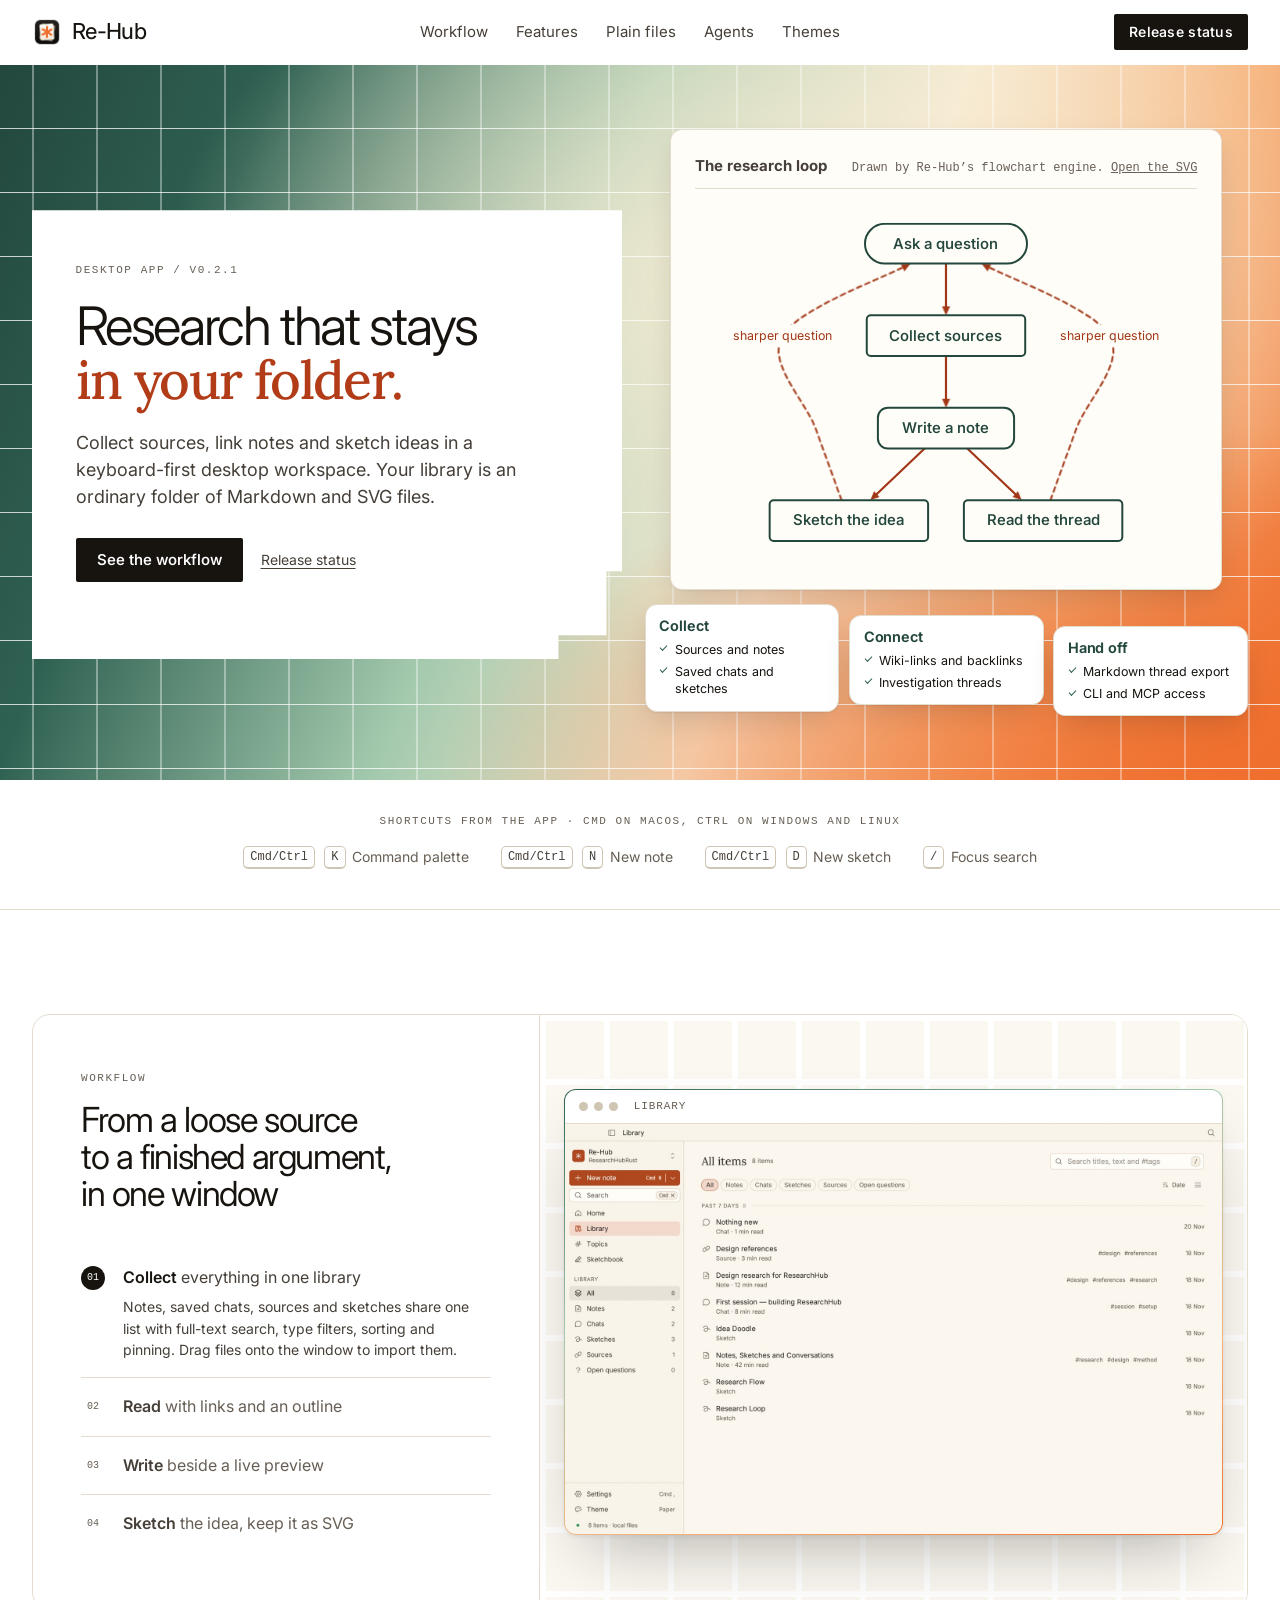
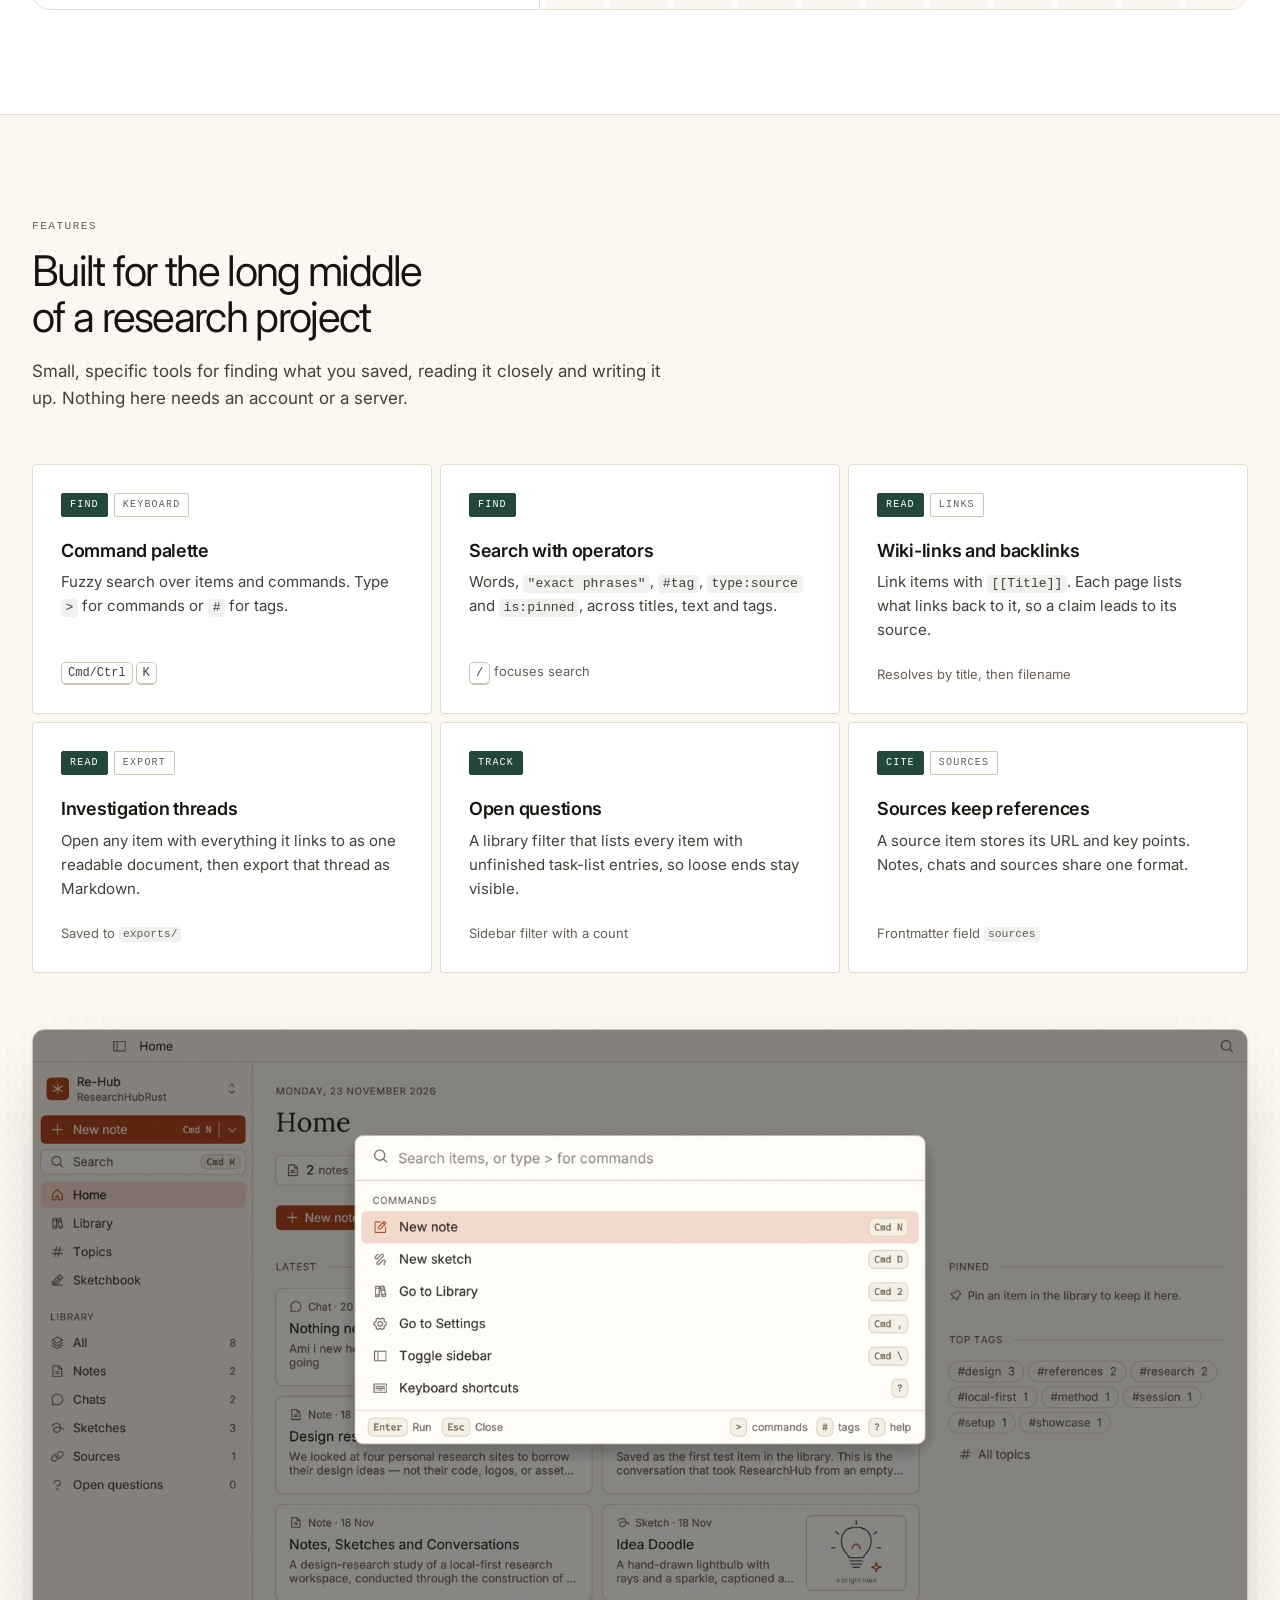
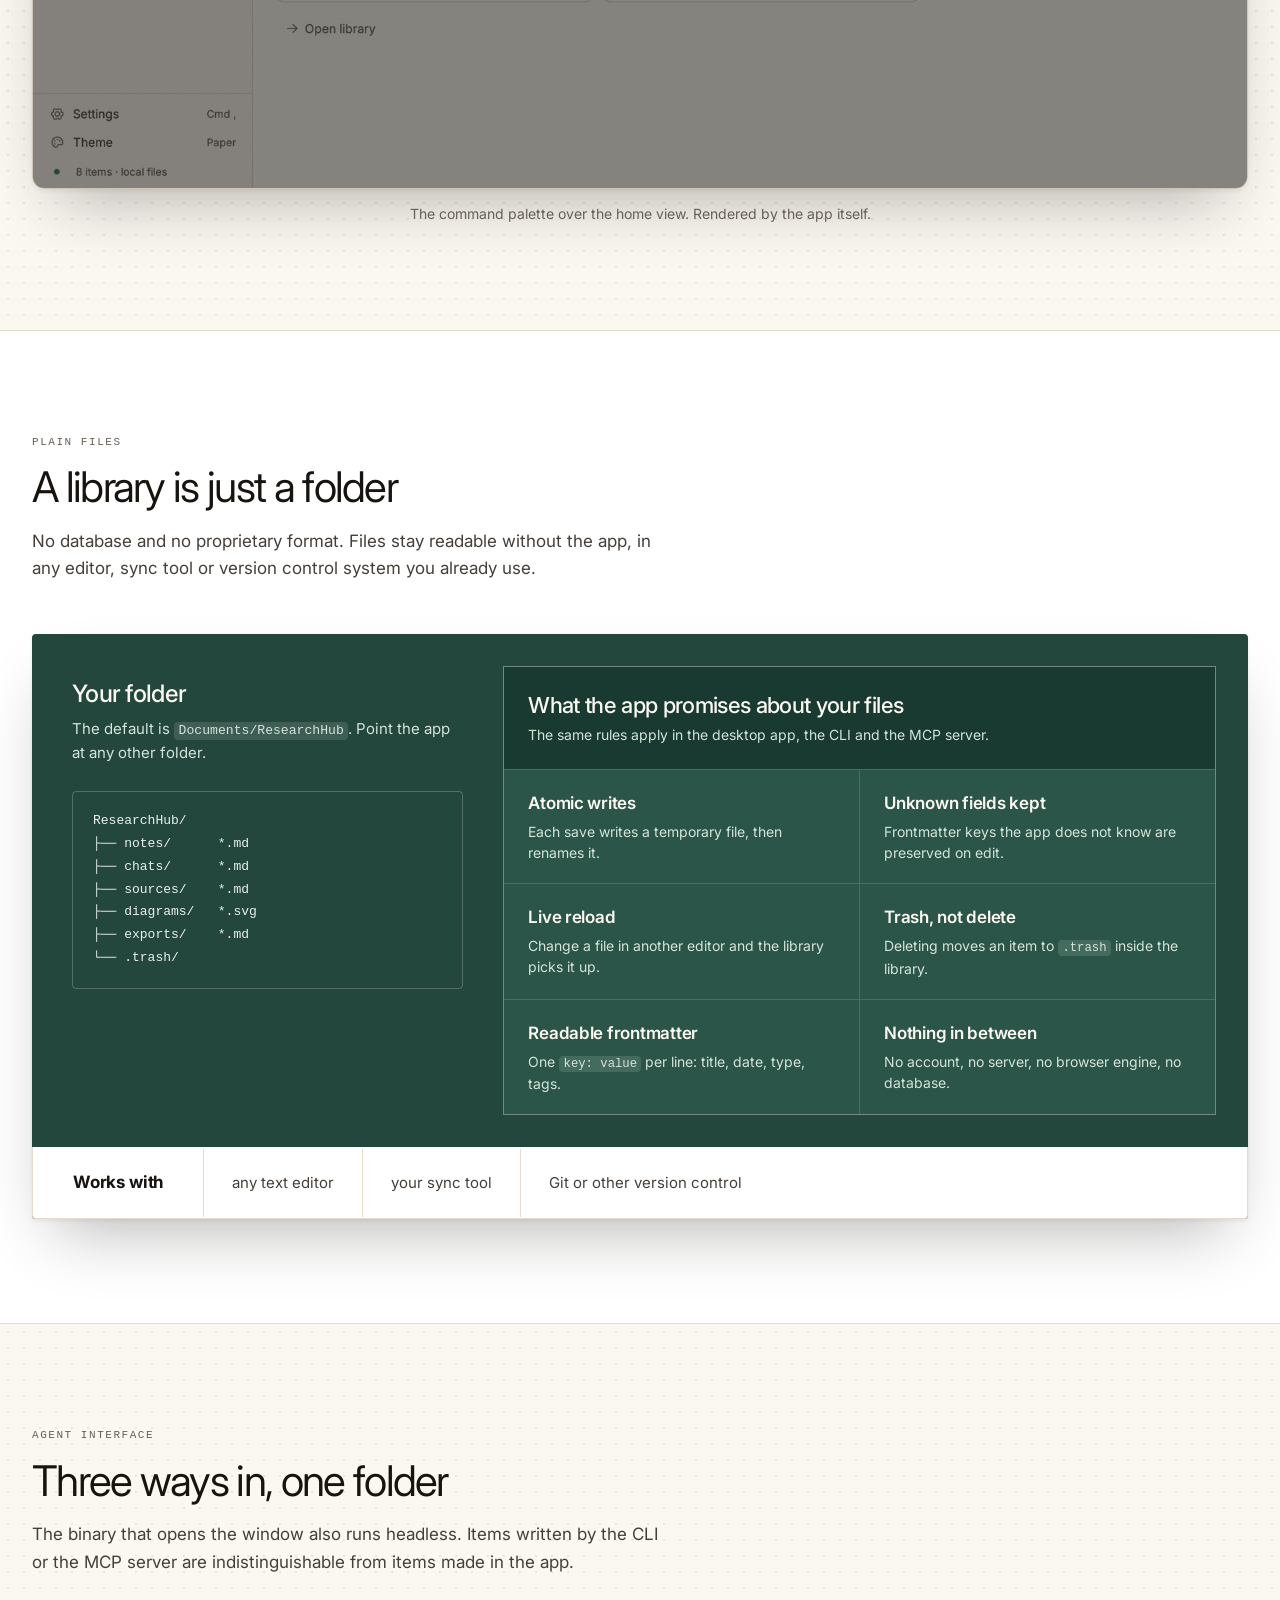
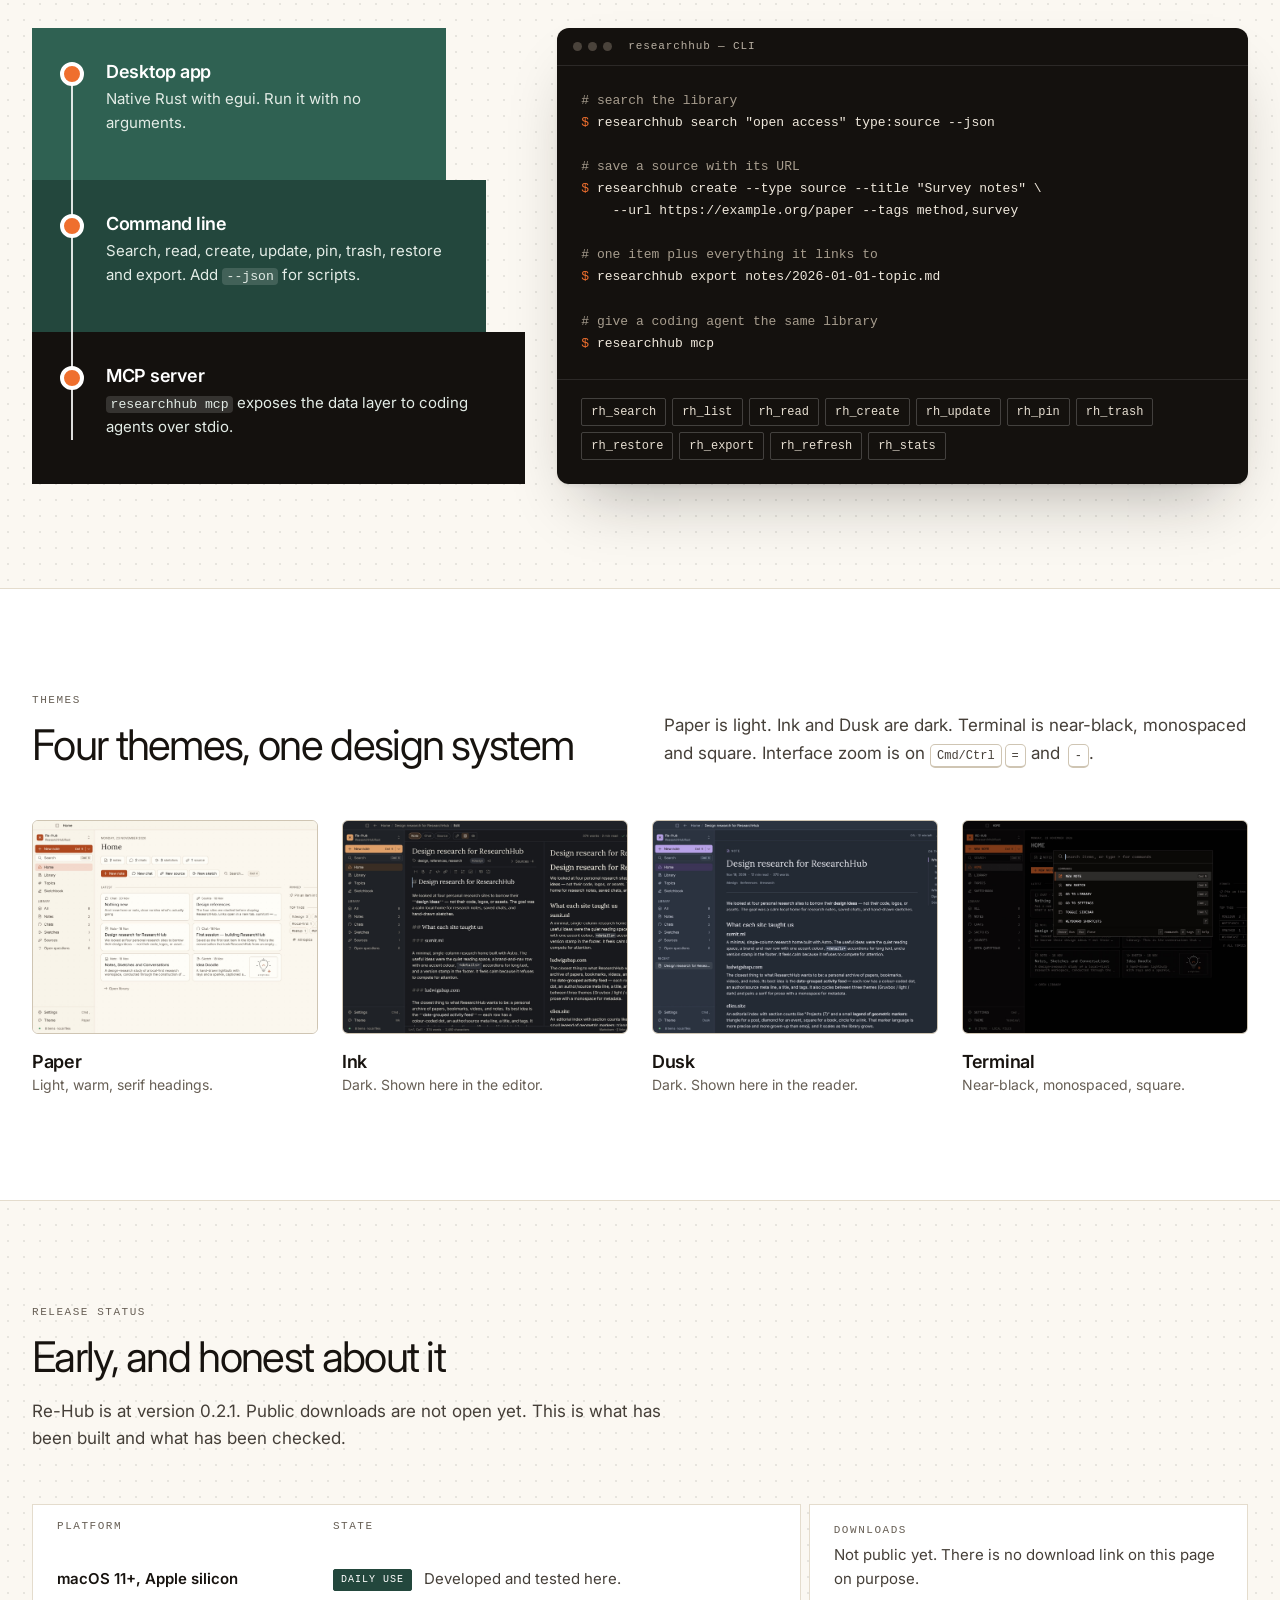
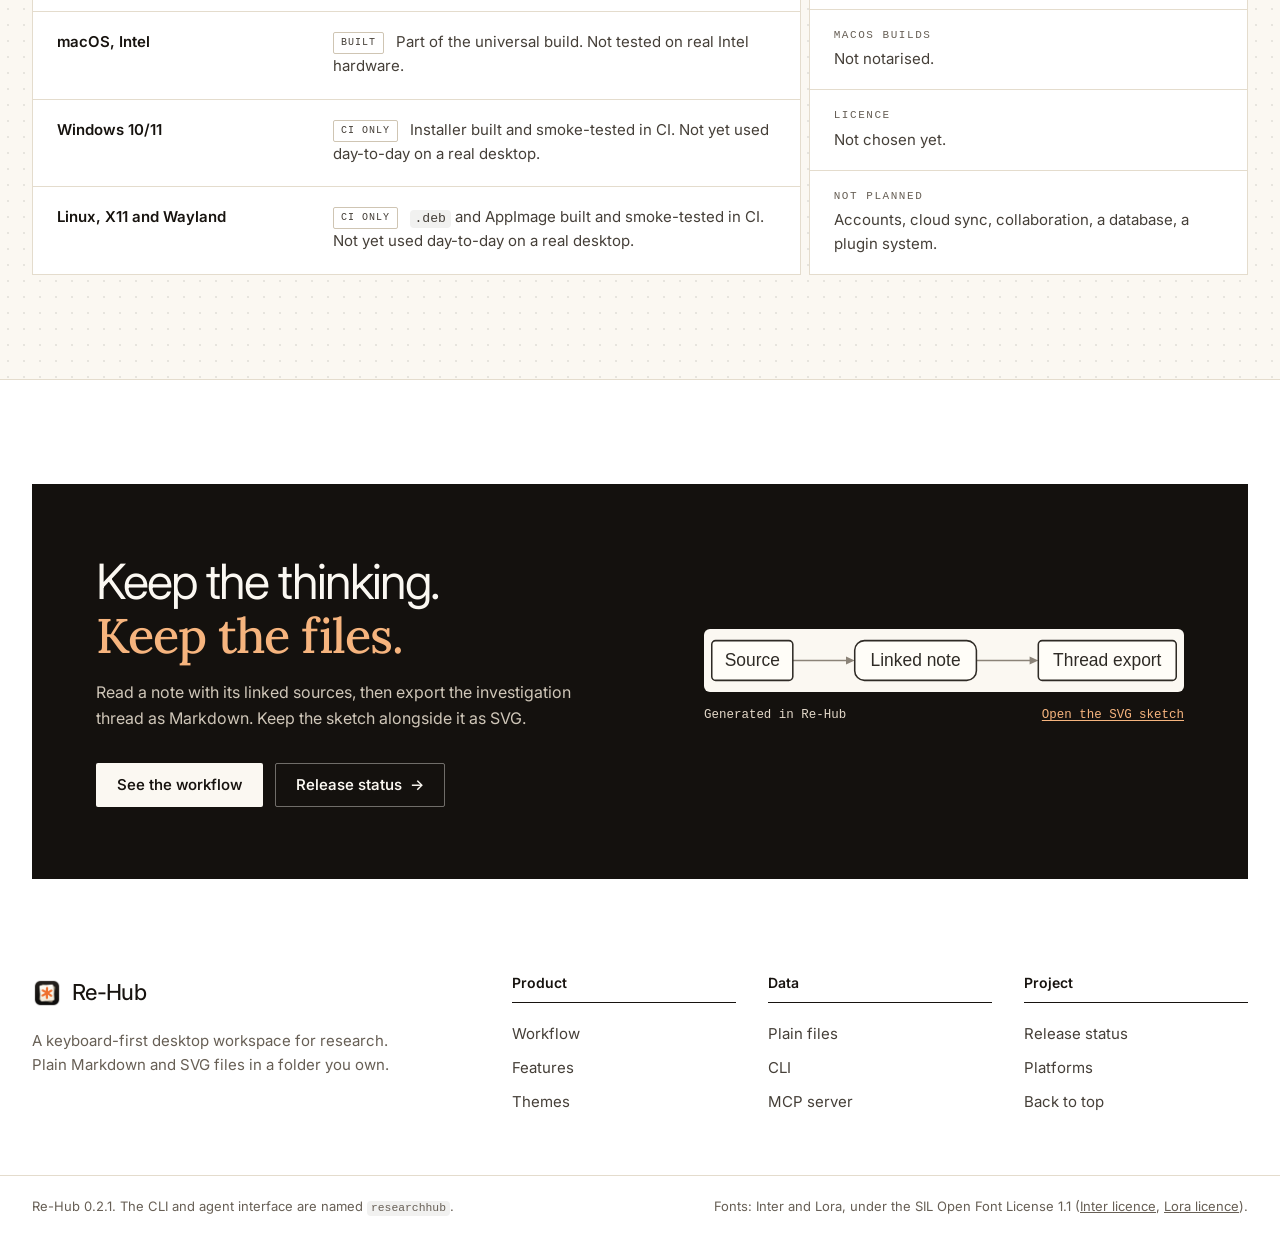
==== index.html @ 1dabd999 "Re-Hub landing page Static site for https://re-hub-app.github.io/: landing page, real app screenshot" ====
<!doctype html>
<html lang="en">
<head>
<meta charset="utf-8">
<meta name="viewport" content="width=device-width, initial-scale=1">
<title>Re-Hub — a research library that stays in your folder</title>
<meta name="description" content="Re-Hub is a keyboard-first desktop app for research notes, sources, saved chats and sketches. Every item is a plain Markdown or SVG file in a folder you own.">
<link rel="icon" href="img/icon.svg" type="image/svg+xml">
<link rel="canonical" href="https://re-hub-app.github.io/">
<meta property="og:type" content="website">
<meta property="og:title" content="Re-Hub: research that stays in your folder">
<meta property="og:description" content="A keyboard-first desktop app for research notes, sources, saved chats and sketches. Every item is a plain Markdown or SVG file in a folder you own.">
<meta property="og:url" content="https://re-hub-app.github.io/">
<meta property="og:image" content="https://re-hub-app.github.io/img/web/reader-paper.jpg">
<meta name="twitter:card" content="summary_large_image">
<link rel="preload" href="fonts/Inter.ttf" as="font" type="font/ttf" crossorigin>
<link rel="stylesheet" href="styles.css">
<script>document.documentElement.classList.add('js');</script>
</head>
<body>
<a class="skip" href="#main">Skip to content</a>

<header class="nav">
  <div class="wrap nav__in">
    <a class="brand" href="#top" aria-label="Re-Hub, back to top">
      <img src="img/icon-128.png" width="30" height="30" alt="">
      <span>Re-Hub</span>
    </a>
    <nav class="nav__links" aria-label="Sections">
      <a href="#workflow">Workflow</a>
      <a href="#features">Features</a>
      <a href="#files">Plain files</a>
      <a href="#agents">Agents</a>
      <a href="#themes">Themes</a>
    </nav>
    <a class="btn btn--ink btn--sm nav__cta" href="#status">Release status</a>
    <details class="nav__menu">
      <summary>Menu</summary>
      <nav aria-label="Sections">
        <a href="#workflow">Workflow</a>
        <a href="#features">Features</a>
        <a href="#files">Plain files</a>
        <a href="#agents">Agents</a>
        <a href="#themes">Themes</a>
        <a href="#status">Release status</a>
      </nav>
    </details>
  </div>
</header>

<main id="main" tabindex="-1">

<!-- HERO -->
<section class="hero" id="top" aria-labelledby="hero-title">
  <div class="hero__field" aria-hidden="true"></div>
  <div class="hero__in wrap">
    <div class="hero__block">
      <p class="label">Desktop app / v0.2.1</p>
      <h1 id="hero-title">Research that stays <span class="serif">in your folder.</span></h1>
      <p class="lede">Collect sources, link notes and sketch ideas in a keyboard-first desktop workspace. Your library is an ordinary folder of Markdown and SVG files.</p>
      <div class="actions">
        <a class="btn btn--ink" href="#workflow">See the workflow</a>
        <a class="hero__status" href="#status">Release status</a>
      </div>
    </div>

    <div class="hero__artefacts">
      <figure class="hero__sketch">
        <figcaption><strong>The research loop</strong><span>Drawn by Re-Hub&rsquo;s flowchart engine. <a href="img/hero-research-loop.svg">Open the SVG</a></span></figcaption>
        <svg class="hero__drawing" xmlns="http://www.w3.org/2000/svg" viewBox="0 0 505 367" width="505" height="367" data-rh="flowchart" role="img" aria-labelledby="loop-title" aria-describedby="loop-desc">
<title id="loop-title">The research loop</title>
<desc id="loop-desc">Ask a question, collect sources and write a note. From the note, sketch the idea or read the linked thread; both lead to a sharper question.</desc>
<metadata id="rh-mermaid">flowchart TD
  Q([Ask a question]) --&gt; S[Collect sources]
  S --&gt; N(Write a note)
  N --&gt; K[Sketch the idea]
  N --&gt; T[Read the thread]
  K -. sharper question .-&gt; Q
  T -. sharper question .-&gt; Q</metadata>
<g font-family="Inter, sans-serif" text-anchor="middle" stroke-linecap="round" stroke-linejoin="round">
<path d="M252.5 64 L252.5 108" class="loop-ink" pathLength="1" fill="none" stroke="#a13716" stroke-width="2.2"/>
<path d="M252.5 116 L256.6 107 L248.5 107 Z" class="loop-tip" fill="#a13716" stroke="none"/>
<path d="M252.5 157 L252.5 201" class="loop-ink" pathLength="1" fill="none" stroke="#a13716" stroke-width="2.2"/>
<path d="M252.5 209 L256.6 200 L248.5 200 Z" class="loop-tip" fill="#a13716" stroke="none"/>
<path d="M231 250 L182.1 296.5" class="loop-ink" pathLength="1" fill="none" stroke="#a13716" stroke-width="2.2"/>
<path d="M176.3 302 L185.6 298.7 L180.1 292.9 Z" class="loop-tip" fill="#a13716" stroke="none"/>
<path d="M274 250 L322.9 296.5" class="loop-ink" pathLength="1" fill="none" stroke="#a13716" stroke-width="2.2"/>
<path d="M328.7 302 L324.9 292.9 L319.4 298.7 Z" class="loop-tip" fill="#a13716" stroke="none"/>
<path d="M147.4 302 L145.9 297.8 L143.9 292.5 L141.7 286.2 L139.2 279.2 L136.4 271.6 L133.5 263.5 L130.4 255 L127.3 246.5 L124.2 237.9 L121.2 229.5 L117.4 220.9 L112.3 211.9 L106.5 202.5 L100.5 192.8 L94.7 183 L89.7 173.2 L85.9 163.5 L84 154.1 L84.4 145.1 L87.6 136.5 L94.5 128.1 L105.1 119.5 L118.5 111 L133.8 102.5 L150.1 94.4 L166.6 86.8 L182.4 79.8 L196.7 73.5 L208.4 68.2 L209.7 67.6" fill="none" class="loop-back" stroke="#a13716" stroke-width="1.8" stroke-dasharray="5 4"/>
<path d="M216.8 64 L207 64.4 L210.6 71.7 Z" class="loop-tip" fill="#a13716" stroke="none"/>
<path d="M357.6 302 L359.1 297.8 L361.1 292.5 L363.3 286.2 L365.8 279.2 L368.6 271.6 L371.5 263.5 L374.6 255 L377.7 246.5 L380.8 237.9 L383.8 229.5 L387.6 220.9 L392.7 211.9 L398.5 202.5 L404.5 192.8 L410.3 183 L415.3 173.2 L419.1 163.5 L421 154.1 L420.6 145.1 L417.4 136.5 L410.5 128.1 L399.9 119.5 L386.5 111 L371.2 102.5 L354.9 94.4 L338.4 86.8 L322.6 79.8 L308.3 73.5 L296.6 68.2 L295.3 67.6" fill="none" class="loop-back" stroke="#a13716" stroke-width="1.8" stroke-dasharray="5 4"/>
<path d="M288.2 64 L294.4 71.7 L298 64.4 Z" class="loop-tip" fill="#a13716" stroke="none"/>
<rect x="24" y="125.5" width="127.2" height="22" rx="3" fill="#fffdf8"/>
<text x="87.6" y="140.7" font-size="12.5" fill="#a13716">sharper question</text>
<rect x="353.8" y="125.5" width="127.2" height="22" rx="3" fill="#fffdf8"/>
<text x="417.4" y="140.7" font-size="12.5" fill="#a13716">sharper question</text>
<rect x="171" y="24" width="163" height="40" rx="20" fill="#fffdf8" stroke="#23473d" stroke-width="2"/>
<text x="252.5" y="48.9" font-size="15" font-weight="550" fill="#23473d">Ask a question</text>
<rect x="172.8" y="116" width="159.4" height="41" rx="4" fill="#fffdf8" stroke="#23473d" stroke-width="2"/>
<text x="252.5" y="141.4" font-size="15" font-weight="550" fill="#23473d">Collect sources</text>
<rect x="184" y="209" width="137" height="41" rx="10" fill="#fffdf8" stroke="#23473d" stroke-width="2"/>
<text x="252.5" y="234.4" font-size="15" font-weight="550" fill="#23473d">Write a note</text>
<rect x="75.1" y="302" width="159.4" height="41" rx="4" fill="#fffdf8" stroke="#23473d" stroke-width="2"/>
<text x="154.8" y="327.4" font-size="15" font-weight="550" fill="#23473d">Sketch the idea</text>
<rect x="270.5" y="302" width="159.4" height="41" rx="4" fill="#fffdf8" stroke="#23473d" stroke-width="2"/>
<text x="350.2" y="327.4" font-size="15" font-weight="550" fill="#23473d">Read the thread</text>
</g>
</svg>
      </figure>
      <ul class="hero__cards" aria-label="What Re-Hub does">
        <li class="hcard">
          <h2>Collect</h2>
          <ul><li>Sources and notes</li><li>Saved chats and sketches</li></ul>
        </li>
        <li class="hcard">
          <h2>Connect</h2>
          <ul><li>Wiki-links and backlinks</li><li>Investigation threads</li></ul>
        </li>
        <li class="hcard">
          <h2>Hand off</h2>
          <ul><li>Markdown thread export</li><li>CLI and MCP access</li></ul>
        </li>
      </ul>
    </div>
  </div>
</section>

<!-- SHORTCUT STRIP -->
<section class="strip" aria-labelledby="strip-h">
  <div class="wrap">
    <p class="label label--center" id="strip-h">Shortcuts from the app · Cmd on macOS, Ctrl on Windows and Linux</p>
    <ul class="shortcuts">
      <li><kbd>Cmd/Ctrl</kbd><kbd>K</kbd> Command palette</li>
      <li><kbd>Cmd/Ctrl</kbd><kbd>N</kbd> New note</li>
      <li><kbd>Cmd/Ctrl</kbd><kbd>D</kbd> New sketch</li>
      <li><kbd>/</kbd> Focus search</li>
    </ul>
  </div>
</section>

<!-- WORKFLOW -->
<section class="section" id="workflow" aria-labelledby="wf-h">
  <div class="wrap">
    <div class="stage reveal">
      <div class="stage__text">
        <p class="label">Workflow</p>
        <h2 id="wf-h">From a loose source to a finished argument, in one window</h2>
        <div class="steps" role="tablist" aria-label="Workflow steps" aria-orientation="vertical">
          <button class="step" role="tab" id="tab-1" aria-controls="panel-1" aria-selected="true">
            <span class="step__n">01</span>
            <span class="step__t"><b>Collect</b> everything in one library</span>
            <span class="step__d">Notes, saved chats, sources and sketches share one list with full-text search, type filters, sorting and pinning. Drag files onto the window to import them.</span>
          </button>
          <button class="step" role="tab" id="tab-2" aria-controls="panel-2" aria-selected="false" tabindex="-1">
            <span class="step__n">02</span>
            <span class="step__t"><b>Read</b> with links and an outline</span>
            <span class="step__d">Rendered Markdown with a document outline, backlinks and a focus mode. The investigation thread view shows an item and everything it links to as one document.</span>
          </button>
          <button class="step" role="tab" id="tab-3" aria-controls="panel-3" aria-selected="false" tabindex="-1">
            <span class="step__n">03</span>
            <span class="step__t"><b>Write</b> beside a live preview</span>
            <span class="step__d">A Markdown editor with a split preview and formatting shortcuts. Drafts autosave, and the app guards against losing unsaved changes.</span>
          </button>
          <button class="step" role="tab" id="tab-4" aria-controls="panel-4" aria-selected="false" tabindex="-1">
            <span class="step__n">04</span>
            <span class="step__t"><b>Sketch</b> the idea, keep it as SVG</span>
            <span class="step__d">Pen, shapes, arrows and text with undo, pan and zoom. Type a small subset of Mermaid flowchart syntax and get a diagram.</span>
          </button>
        </div>
      </div>
      <div class="stage__view">
        <div class="window">
          <div class="window__bar" aria-hidden="true"><i></i><i></i><i></i><span id="window-title">Library</span></div>
          <div class="panels">
            <figure class="panel" role="tabpanel" id="panel-1" aria-labelledby="tab-1" data-title="Library">
              <img src="img/web/library-paper.jpg" width="1680" height="1050" alt="Re-Hub library view in the Paper theme: a searchable list of notes, chats, sketches and sources with type filters in the sidebar.">
            </figure>
            <figure class="panel" role="tabpanel" id="panel-2" aria-labelledby="tab-2" data-title="Reader">
              <img src="img/web/reader-paper.jpg" width="1680" height="1050" loading="lazy" alt="Re-Hub reader view in the Paper theme: a rendered Markdown note with a document outline beside it.">
            </figure>
            <figure class="panel" role="tabpanel" id="panel-3" aria-labelledby="tab-3" data-title="Editor">
              <img src="img/web/editor-paper.jpg" width="1680" height="1050" loading="lazy" alt="Re-Hub editor in the Paper theme: Markdown source on the left and a live preview on the right.">
            </figure>
            <figure class="panel" role="tabpanel" id="panel-4" aria-labelledby="tab-4" data-title="Sketch studio">
              <img src="img/web/studio-paper.jpg" width="1680" height="1050" loading="lazy" alt="Re-Hub sketch studio in the Paper theme: a drawing canvas with pen, shape, arrow and text tools.">
            </figure>
          </div>
        </div>
      </div>
    </div>
  </div>
</section>

<!-- FEATURES -->
<section class="section section--wash" id="features" aria-labelledby="ft-h">
  <div class="wrap">
    <header class="head reveal">
      <p class="label">Features</p>
      <h2 id="ft-h">Built for the long middle of a research project</h2>
      <p class="sub">Small, specific tools for finding what you saved, reading it closely and writing it up. Nothing here needs an account or a server.</p>
    </header>

    <ul class="cards">
      <li class="card reveal">
        <p class="chips"><span class="chip chip--solid">Find</span><span class="chip">Keyboard</span></p>
        <h3>Command palette</h3>
        <p>Fuzzy search over items and commands. Type <code>&gt;</code> for commands or <code>#</code> for tags.</p>
        <p class="card__foot"><kbd>Cmd/Ctrl</kbd><kbd>K</kbd></p>
      </li>
      <li class="card reveal">
        <p class="chips"><span class="chip chip--solid">Find</span></p>
        <h3>Search with operators</h3>
        <p>Words, <code>"exact phrases"</code>, <code>#tag</code>, <code>type:source</code> and <code>is:pinned</code>, across titles, text and tags.</p>
        <p class="card__foot"><kbd>/</kbd> focuses search</p>
      </li>
      <li class="card reveal">
        <p class="chips"><span class="chip chip--solid">Read</span><span class="chip">Links</span></p>
        <h3>Wiki-links and backlinks</h3>
        <p>Link items with <code>[[Title]]</code>. Each page lists what links back to it, so a claim leads to its source.</p>
        <p class="card__foot">Resolves by title, then filename</p>
      </li>
      <li class="card reveal">
        <p class="chips"><span class="chip chip--solid">Read</span><span class="chip">Export</span></p>
        <h3>Investigation threads</h3>
        <p>Open any item with everything it links to as one readable document, then export that thread as Markdown.</p>
        <p class="card__foot">Saved to <code>exports/</code></p>
      </li>
      <li class="card reveal">
        <p class="chips"><span class="chip chip--solid">Track</span></p>
        <h3>Open questions</h3>
        <p>A library filter that lists every item with unfinished task-list entries, so loose ends stay visible.</p>
        <p class="card__foot">Sidebar filter with a count</p>
      </li>
      <li class="card reveal">
        <p class="chips"><span class="chip chip--solid">Cite</span><span class="chip">Sources</span></p>
        <h3>Sources keep references</h3>
        <p>A source item stores its URL and key points. Notes, chats and sources share one format.</p>
        <p class="card__foot">Frontmatter field <code>sources</code></p>
      </li>
    </ul>

    <figure class="shot reveal">
      <img src="img/web/palette-paper.jpg" width="1680" height="1050" loading="lazy" alt="Re-Hub command palette open over the home view in the Paper theme, listing commands with their keyboard shortcuts.">
      <figcaption>The command palette over the home view. Rendered by the app itself.</figcaption>
    </figure>
  </div>
</section>

<!-- FILES -->
<section class="section" id="files" aria-labelledby="fl-h">
  <div class="wrap">
    <header class="head reveal">
      <p class="label">Plain files</p>
      <h2 id="fl-h">A library is just a folder</h2>
      <p class="sub">No database and no proprietary format. Files stay readable without the app, in any editor, sync tool or version control system you already use.</p>
    </header>

    <div class="slab reveal">
      <div class="slab__side">
        <h3>Your folder</h3>
        <p>The default is <code>Documents/ResearchHub</code>. Point the app at any other folder.</p>
<pre class="tree" aria-label="Library folder layout"><code>ResearchHub/
├── notes/      *.md
├── chats/      *.md
├── sources/    *.md
├── diagrams/   *.svg
├── exports/    *.md
└── .trash/</code></pre>
      </div>
      <div class="slab__grid">
        <div class="slab__wide">
          <h3>What the app promises about your files</h3>
          <p>The same rules apply in the desktop app, the CLI and the MCP server.</p>
        </div>
        <div><h4>Atomic writes</h4><p>Each save writes a temporary file, then renames it.</p></div>
        <div><h4>Unknown fields kept</h4><p>Frontmatter keys the app does not know are preserved on edit.</p></div>
        <div><h4>Live reload</h4><p>Change a file in another editor and the library picks it up.</p></div>
        <div><h4>Trash, not delete</h4><p>Deleting moves an item to <code>.trash</code> inside the library.</p></div>
        <div><h4>Readable frontmatter</h4><p>One <code>key: value</code> per line: title, date, type, tags.</p></div>
        <div><h4>Nothing in between</h4><p>No account, no server, no browser engine, no database.</p></div>
      </div>
      <p class="slab__foot"><b>Works with</b><span>any text editor</span><span>your sync tool</span><span>Git or other version control</span></p>
    </div>
  </div>
</section>

<!-- AGENTS -->
<section class="section section--wash" id="agents" aria-labelledby="ag-h">
  <div class="wrap">
    <header class="head reveal">
      <p class="label">Agent interface</p>
      <h2 id="ag-h">Three ways in, one folder</h2>
      <p class="sub">The binary that opens the window also runs headless. Items written by the CLI or the MCP server are indistinguishable from items made in the app.</p>
    </header>

    <div class="doors reveal">
      <ol class="bands">
        <li class="band band--1">
          <span class="band__dot" aria-hidden="true"></span>
          <div><h3>Desktop app</h3><p>Native Rust with egui. Run it with no arguments.</p></div>
        </li>
        <li class="band band--2">
          <span class="band__dot" aria-hidden="true"></span>
          <div><h3>Command line</h3><p>Search, read, create, update, pin, trash, restore and export. Add <code>--json</code> for scripts.</p></div>
        </li>
        <li class="band band--3">
          <span class="band__dot" aria-hidden="true"></span>
          <div><h3>MCP server</h3><p><code>researchhub mcp</code> exposes the data layer to coding agents over stdio.</p></div>
        </li>
      </ol>

      <div class="term" role="group" aria-label="Example terminal session">
        <div class="term__bar" aria-hidden="true"><i></i><i></i><i></i><span>researchhub — CLI</span></div>
<pre tabindex="0"><code><span class="c"># search the library</span>
<span class="p">$</span> researchhub search "open access" type:source --json

<span class="c"># save a source with its URL</span>
<span class="p">$</span> researchhub create --type source --title "Survey notes" \
    --url https://example.org/paper --tags method,survey

<span class="c"># one item plus everything it links to</span>
<span class="p">$</span> researchhub export notes/2026-01-01-topic.md

<span class="c"># give a coding agent the same library</span>
<span class="p">$</span> researchhub mcp</code></pre>
        <ul class="tools" aria-label="MCP tools">
          <li>rh_search</li><li>rh_list</li><li>rh_read</li><li>rh_create</li><li>rh_update</li><li>rh_pin</li><li>rh_trash</li><li>rh_restore</li><li>rh_export</li><li>rh_refresh</li><li>rh_stats</li>
        </ul>
      </div>
    </div>
  </div>
</section>

<!-- THEMES -->
<section class="section" id="themes" aria-labelledby="th-h">
  <div class="wrap">
    <header class="head head--row reveal">
      <div>
        <p class="label">Themes</p>
        <h2 id="th-h">Four themes, one design system</h2>
      </div>
      <p class="sub">Paper is light. Ink and Dusk are dark. Terminal is near-black, monospaced and square. Interface zoom is on <kbd>Cmd/Ctrl</kbd><kbd>=</kbd> and <kbd>-</kbd>.</p>
    </header>
    <ul class="themes">
      <li class="theme reveal">
        <img src="img/web/home-paper.jpg" width="1680" height="1050" loading="lazy" alt="Re-Hub home view in the Paper theme: warm light background with recent items, pinned items and top tags.">
        <h3>Paper</h3><p>Light, warm, serif headings.</p>
      </li>
      <li class="theme reveal">
        <img src="img/web/editor-ink.jpg" width="1680" height="1050" loading="lazy" alt="Re-Hub editor in the Ink theme: dark background with Markdown source and live preview side by side.">
        <h3>Ink</h3><p>Dark. Shown here in the editor.</p>
      </li>
      <li class="theme reveal">
        <img src="img/web/reader-dusk.jpg" width="1680" height="1050" loading="lazy" alt="Re-Hub reader in the Dusk theme: a rendered note on a soft dark background with an outline.">
        <h3>Dusk</h3><p>Dark. Shown here in the reader.</p>
      </li>
      <li class="theme reveal">
        <img src="img/web/palette-terminal.jpg" width="1680" height="1050" loading="lazy" alt="Re-Hub command palette in the Terminal theme: near-black, monospaced, square corners, orange accent.">
        <h3>Terminal</h3><p>Near-black, monospaced, square.</p>
      </li>
    </ul>
  </div>
</section>

<!-- STATUS -->
<section class="section section--wash" id="status" aria-labelledby="st-h">
  <div class="wrap">
    <header class="head reveal">
      <p class="label">Release status</p>
      <h2 id="st-h">Early, and honest about it</h2>
      <p class="sub">Re-Hub is at version 0.2.1. Public downloads are not open yet. This is what has been built and what has been checked.</p>
    </header>

    <div class="status reveal">
      <table>
        <caption class="vh">Platform status for Re-Hub 0.2.1</caption>
        <thead><tr><th scope="col">Platform</th><th scope="col">State</th></tr></thead>
        <tbody>
          <tr><th scope="row">macOS 11+, Apple silicon</th><td><span class="pill pill--ok">Daily use</span> Developed and tested here.</td></tr>
          <tr><th scope="row">macOS, Intel</th><td><span class="pill">Built</span> Part of the universal build. Not tested on real Intel hardware.</td></tr>
          <tr><th scope="row">Windows 10/11</th><td><span class="pill">CI only</span> Installer built and smoke-tested in CI. Not yet used day-to-day on a real desktop.</td></tr>
          <tr><th scope="row">Linux, X11 and Wayland</th><td><span class="pill">CI only</span> <code>.deb</code> and AppImage built and smoke-tested in CI. Not yet used day-to-day on a real desktop.</td></tr>
        </tbody>
      </table>
      <ul class="notes">
        <li><b>Downloads</b> Not public yet. There is no download link on this page on purpose.</li>
        <li><b>macOS builds</b> Not notarised.</li>
        <li><b>Licence</b> Not chosen yet.</li>
        <li><b>Not planned</b> Accounts, cloud sync, collaboration, a database, a plugin system.</li>
      </ul>
    </div>
  </div>
</section>

<!-- CLOSING -->
<section class="closing" aria-labelledby="cl-h">
  <div class="wrap">
    <div class="closing__in reveal">
      <div>
        <h2 id="cl-h">Keep the thinking. <span class="serif">Keep the files.</span></h2>
        <p>Read a note with its linked sources, then export the investigation thread as Markdown. Keep the sketch alongside it as SVG.</p>
        <div class="actions">
          <a class="btn btn--paper" href="#workflow">See the workflow</a>
          <a class="btn btn--line" href="#status">Release status <span aria-hidden="true">→</span></a>
        </div>
      </div>
      <figure class="closing__art">
        <img src="img/reading-loop.svg" width="496" height="65" loading="lazy"
             alt="A flowchart from Source to Linked note to Thread export.">
        <figcaption><span>Generated in Re-Hub</span><a href="img/reading-loop.svg">Open the SVG sketch</a></figcaption>
      </figure>
    </div>
  </div>
</section>

</main>

<footer class="foot">
  <div class="wrap foot__in">
    <div class="foot__brand">
      <a class="brand" href="#top" aria-label="Re-Hub, back to top"><img src="img/icon-128.png" width="30" height="30" alt=""><span>Re-Hub</span></a>
      <p>A keyboard-first desktop workspace for research. Plain Markdown and SVG files in a folder you own.</p>
    </div>
    <nav aria-label="Product">
      <h2>Product</h2>
      <a href="#workflow">Workflow</a><a href="#features">Features</a><a href="#themes">Themes</a>
    </nav>
    <nav aria-label="Data">
      <h2>Data</h2>
      <a href="#files">Plain files</a><a href="#agents">CLI</a><a href="#agents">MCP server</a>
    </nav>
    <nav aria-label="Project">
      <h2>Project</h2>
      <a href="#status">Release status</a><a href="#status">Platforms</a><a href="#top">Back to top</a>
    </nav>
  </div>
  <div class="wrap foot__base">
    <p>Re-Hub 0.2.1. The CLI and agent interface are named <code>researchhub</code>.</p>
    <p>Fonts: Inter and Lora, under the SIL Open Font License 1.1 (<a href="fonts/OFL-Inter.txt">Inter licence</a>, <a href="fonts/OFL-Lora.txt">Lora licence</a>).</p>
  </div>
</footer>

<script src="script.js"></script>
</body>
</html>
---- styles.css ----
/* Re-Hub researcher site. Static CSS, no build step, no network resources. */

@font-face { font-family: "Inter"; src: url("fonts/Inter.ttf") format("truetype"); font-weight: 100 900; font-style: normal; font-display: swap; }
@font-face { font-family: "Inter"; src: url("fonts/Inter-Italic.ttf") format("truetype"); font-weight: 100 900; font-style: italic; font-display: swap; }
@font-face { font-family: "Lora"; src: url("fonts/Lora.ttf") format("truetype"); font-weight: 400 700; font-style: normal; font-display: swap; }

:root {
  /* palette */
  --paper: #fbf8f2;
  --white: #ffffff;
  --wash: #f4efe5;
  --line: #e4dccd;
  --line-2: #cfc5b3;
  --ink: #17130f;
  --ink-2: #453f38;
  --ink-3: #675f55;
  --rust: #b23c17;
  --ember: #ef6f2e;
  --apricot: #f6b47e;
  --cream: #f7ecd4;
  --sage: #a3c9ad;
  --moss: #23473d;
  --moss-2: #2f6152;
  --night: #14110e;
  --night-2: #221d18;

  /* type */
  --sans: "Inter", system-ui, -apple-system, "Segoe UI", sans-serif;
  --serif: "Lora", Georgia, "Times New Roman", serif;
  --mono: ui-monospace, "SF Mono", Menlo, Consolas, monospace;

  /* layout */
  --cell: 64px;
  --max: 1216px;
  --gut: 32px;
  --r-sm: 6px;
  --r: 12px;
  --r-lg: 18px;
  --ease: cubic-bezier(.2, .7, .2, 1);
  --shadow: 0 1px 2px rgba(23, 19, 15, .06), 0 12px 32px -8px rgba(23, 19, 15, .18);
  --shadow-lg: 0 2px 4px rgba(23, 19, 15, .06), 0 32px 64px -24px rgba(23, 19, 15, .32);
}

*, *::before, *::after { box-sizing: border-box; }
html { scroll-behavior: smooth; scroll-padding-top: 80px; -webkit-text-size-adjust: 100%; }
body { margin: 0; background: var(--white); color: var(--ink); font: 400 1rem/1.6 var(--sans); -webkit-font-smoothing: antialiased; text-rendering: optimizeLegibility; }
img, svg { display: block; max-width: 100%; }
img { height: auto; }
h1, h2, h3, h4, p, ul, ol, figure, pre { margin: 0; }
ul, ol { padding: 0; list-style: none; }
a { color: inherit; }
button { font: inherit; color: inherit; }
code, kbd, pre { font-family: var(--mono); }
code { font-size: .875em; background: rgba(23, 19, 15, .06); padding: .1em .35em; border-radius: 4px; overflow-wrap: anywhere; }
pre code { background: none; padding: 0; font-size: inherit; overflow-wrap: normal; }
kbd { display: inline-block; font-size: .75rem; line-height: 1; padding: .35em .5em; border: 1px solid var(--line-2); border-bottom-width: 2px; border-radius: 5px; background: var(--white); color: var(--ink-2); white-space: nowrap; }
kbd + kbd { margin-left: 3px; }

:focus-visible { outline: 2px solid var(--rust); outline-offset: 3px; border-radius: 3px; }
.closing :focus-visible, .term :focus-visible, .slab :focus-visible { outline-color: var(--apricot); }

.vh { position: absolute; width: 1px; height: 1px; overflow: hidden; clip-path: inset(50%); white-space: nowrap; }
.skip { position: absolute; left: 12px; top: -60px; z-index: 100; background: var(--ink); color: var(--white); padding: 10px 14px; border-radius: var(--r-sm); }
.skip:focus { top: 12px; }

.wrap { width: 100%; max-width: calc(var(--max) + var(--gut) * 2); margin-inline: auto; padding-inline: var(--gut); }
.serif { font-family: var(--serif); font-weight: 500; letter-spacing: -.02em; }

.label { font: 500 .6875rem/1.4 var(--mono); letter-spacing: .14em; text-transform: uppercase; color: var(--ink-3); }
.label--center { text-align: center; }

/* buttons */
.btn { display: inline-flex; align-items: center; gap: .5em; min-height: 44px; padding: 0 20px; font-weight: 550; font-size: .9375rem; text-decoration: none; border: 1px solid transparent; border-radius: 2px; transition: background-color .15s var(--ease), color .15s var(--ease), border-color .15s var(--ease), transform .15s var(--ease); }
.btn span { transition: transform .2s var(--ease); }
.btn:hover span { transform: translateX(3px); }
.btn:active { transform: translateY(1px); }
.btn--sm { min-height: 36px; padding: 0 14px; font-size: .875rem; letter-spacing: .02em; }
.btn--ink { background: var(--ink); color: var(--white); }
.btn--ink:hover { background: var(--rust); }
.btn--ghost { color: var(--ink); border-color: var(--line-2); background: var(--white); }
.btn--ghost:hover { border-color: var(--ink); }
.btn--paper { background: var(--paper); color: var(--ink); }
.btn--paper:hover { background: var(--apricot); }
.btn--line { color: var(--paper); border-color: rgba(251, 248, 242, .4); }
.btn--line:hover { border-color: var(--paper); }
.actions { display: flex; flex-wrap: wrap; gap: 12px; }

/* nav */
.nav { position: sticky; top: 0; z-index: 50; background: rgba(255, 255, 255, .9); -webkit-backdrop-filter: saturate(1.4) blur(12px); backdrop-filter: saturate(1.4) blur(12px); border-bottom: 1px solid transparent; transition: border-color .2s; }
.nav.is-stuck { border-bottom-color: var(--line); }
.nav__in { display: flex; align-items: center; justify-content: space-between; gap: 24px; height: 64px; }
.brand { display: inline-flex; align-items: center; gap: 10px; font-size: 1.375rem; font-weight: 450; letter-spacing: -.03em; text-decoration: none; }
.brand img { border-radius: 7px; }
.nav__links { display: flex; gap: 28px; }
.nav__links a { font-size: .9375rem; color: var(--ink-2); text-decoration: none; padding: 6px 0; background: linear-gradient(var(--ink), var(--ink)) 0 100% / 0 1px no-repeat; transition: background-size .25s var(--ease), color .15s; }
.nav__links a:hover { color: var(--ink); background-size: 100% 1px; }

/* Hero: keep the gradient and stepped grid, but give app output the main visual slot. */
.hero { position: relative; overflow: hidden; isolation: isolate; }
.hero__field { position: absolute; inset: 0; z-index: -2;
  background:
    linear-gradient(to right, rgba(255,255,255,.75) 1px, transparent 1px) calc(50% + .5px) 0 / var(--cell) var(--cell),
    linear-gradient(to bottom, rgba(255,255,255,.75) 1px, transparent 1px) 0 -1px / var(--cell) var(--cell),
    radial-gradient(120% 90% at 100% 100%, var(--ember) 0%, rgba(239,111,46,0) 55%),
    radial-gradient(70% 80% at 62% 30%, var(--cream) 0%, rgba(247,236,212,0) 70%),
    linear-gradient(112deg, var(--moss) 0%, var(--moss-2) 18%, var(--sage) 42%, var(--cream) 62%, var(--apricot) 80%, var(--ember) 100%);
}
.hero__in {
  min-height: calc(var(--cell) * 10);
  display: grid;
  grid-template-columns: minmax(0, 1fr) minmax(0, 1.05fr);
  gap: clamp(1.5rem, 3vw, 3rem);
  align-items: center;
  padding-block: var(--cell);
}
.hero__block {
  position: relative;
  isolation: isolate;
  padding: clamp(2rem, 4.15vw, 3.75rem) clamp(1.5rem, 3.4vw, 3.25rem);
}
.hero__block::before {
  content: "";
  position: absolute;
  z-index: -1;
  inset: 0 -1rem -1.5rem 0;
  background: var(--white);
  clip-path: polygon(0 0, 100% 0, 100% calc(100% - 5.5rem), calc(100% - 1rem) calc(100% - 5.5rem), calc(100% - 1rem) calc(100% - 1.5rem), calc(100% - 4rem) calc(100% - 1.5rem), calc(100% - 4rem) 100%, 0 100%);
}
h1 { font-size: clamp(2.375rem, 4.15vw, 3.875rem); line-height: 1.02; font-weight: 350; letter-spacing: -.045em; margin-top: 20px; max-width: 11em; }
h1 .serif { display: block; letter-spacing: -.03em; color: var(--rust); }
.lede { margin-top: 22px; font-size: 1.125rem; line-height: 1.5; color: var(--ink-2); max-width: 30em; }
.hero .actions { margin-top: 28px; align-items: center; }
.hero__status { display: inline-flex; align-items: center; min-height: 44px; padding-inline: 6px; font-size: .875rem; color: var(--ink-2); text-underline-offset: .22em; }

.hero__artefacts { min-width: 0; }
.hero__sketch {
  padding: clamp(.9rem, 2vw, 1.5rem);
  margin-inline: clamp(0rem, 2vw, 1.75rem);
  background: #fffdf8;
  border: 1px solid var(--line);
  border-radius: var(--r);
  box-shadow: var(--shadow);
}
.hero__sketch figcaption {
  display: flex; flex-wrap: wrap; justify-content: space-between; align-items: baseline; gap: .2rem .65rem;
  padding-bottom: .6rem; margin-bottom: .7rem; border-bottom: 1px solid var(--line);
  color: var(--ink-2); font-size: .9375rem;
}
.hero__sketch figcaption span { color: var(--ink-3); font: .75rem/1.35 var(--mono); }
.hero__drawing { width: 100%; height: auto; }
@media (prefers-reduced-motion: no-preference) {
  .loop-ink { animation: ink-in .65s var(--ease) both; }
  .loop-tip { animation: tip-in .18s ease-out .45s both; }
  .loop-back { animation: tip-in .35s ease-out .6s both; }
  @keyframes ink-in { from { stroke-dasharray: 1; stroke-dashoffset: 1; } to { stroke-dasharray: 1; stroke-dashoffset: 0; } }
  @keyframes tip-in { from { opacity: 0; } to { opacity: 1; } }
}

.hero__cards { display: grid; grid-template-columns: repeat(3, minmax(0, 1fr)); gap: .6rem; margin-top: .9rem; align-items: start; }
.hcard { min-width: 0; padding: .8rem .85rem; background: var(--white); border: 1px solid var(--line); border-radius: var(--r); box-shadow: var(--shadow); }
.hcard:nth-child(2) { margin-top: .7rem; }
.hcard:nth-child(3) { margin-top: 1.4rem; }
.hcard h2 { margin-bottom: .45rem; font-size: .9rem; font-weight: 650; letter-spacing: -.01em; color: var(--moss); text-wrap: initial; }
.hcard li { position: relative; font-size: .78rem; line-height: 1.4; padding-left: .95rem; }
.hcard li + li { margin-top: .3rem; }
.hcard li::before { content: ""; position: absolute; left: .06rem; top: .36em; width: 7px; height: 4px; border-left: 1.5px solid var(--moss-2); border-bottom: 1.5px solid var(--moss-2); transform: rotate(-45deg); }

/* Static keyboard strip: no auto-scrolling content or masked edges. */
.strip { padding: 34px 0 40px; border-bottom: 1px solid var(--line); }
.shortcuts { display: flex; flex-wrap: wrap; justify-content: center; gap: .75rem 2rem; margin-top: 1rem; }
.shortcuts li { display: flex; align-items: center; gap: .4rem; font-size: .875rem; color: var(--ink-3); }

/* sections */
.section { padding: 104px 0; }
.section--wash { background: var(--paper); background-image: radial-gradient(rgba(23,19,15,.085) 1px, transparent 1px); background-size: 16px 16px; border-block: 1px solid var(--line); }
.head { max-width: 46rem; margin-bottom: 52px; }
.head--row { max-width: none; display: grid; grid-template-columns: 1fr 1fr; gap: 48px; align-items: end; }
h2 { font-size: clamp(1.875rem, 3.3vw, 2.875rem); line-height: 1.08; font-weight: 380; letter-spacing: -.04em; text-wrap: balance; }
.head h2 { margin-top: 14px; }
.sub { margin-top: 18px; font-size: 1.0625rem; color: var(--ink-2); max-width: 38em; text-wrap: pretty; }
.head--row .sub { margin: 0; }
h3 { font-size: 1.125rem; line-height: 1.3; font-weight: 600; letter-spacing: -.015em; }

/* workflow stage */
.stage { display: grid; grid-template-columns: minmax(0, 5fr) minmax(0, 7fr); border: 1px solid var(--line); border-radius: var(--r-lg); overflow: hidden; background: var(--white); }
.stage__text { padding: 56px 48px; display: flex; flex-direction: column; }
.stage__text h2 { margin-top: 14px; font-size: clamp(1.75rem, 2.7vw, 2.375rem); }
.steps { margin-top: 36px; }
.step { display: grid; grid-template-columns: 34px 1fr; column-gap: 8px; width: 100%; padding: 16px 0; text-align: left; background: none; border: 0; border-top: 1px solid var(--line); cursor: pointer; color: var(--ink-3); transition: color .2s; }
.step:first-child { border-top: 0; }
.step:focus-visible { outline-offset: 2px; }
.step:hover { color: var(--ink); }
.step__n { grid-row: span 2; align-self: start; display: grid; place-items: center; width: 24px; height: 24px; margin-top: 1px; border-radius: 50%; font: 500 .625rem/1 var(--mono); color: var(--ink-3); transition: background-color .2s, color .2s; }
.step__t { font-size: 1rem; }
.step__t b { font-weight: 600; color: var(--ink-2); }
.step__d { grid-column: 2; font-size: .875rem; line-height: 1.55; color: var(--ink-2); max-height: 0; overflow: hidden; opacity: 0; transition: max-height .4s var(--ease), opacity .3s, margin .3s; }
.step[aria-selected="true"] { color: var(--ink-2); cursor: default; }
.step[aria-selected="true"] .step__n { background: var(--ink); color: var(--white); }
.step[aria-selected="true"] .step__t b { color: var(--ink); }
.step[aria-selected="true"] .step__d { max-height: 12em; opacity: 1; margin-top: 6px; }
html:not(.js) .step__d { max-height: none; opacity: 1; margin-top: 6px; }

.stage__view { position: relative; padding: 36px 24px; border-left: 1px solid var(--line); background: var(--paper); overflow: hidden; display: flex; align-items: center;
  background-image: linear-gradient(to right, var(--white) 6px, transparent 6px), linear-gradient(to bottom, var(--white) 6px, transparent 6px), linear-gradient(var(--paper), var(--paper)); background-size: var(--cell) var(--cell), var(--cell) var(--cell), auto; }
.window { position: relative; width: 100%; flex: none; border-radius: var(--r); padding: 1px; background: linear-gradient(160deg, var(--moss-2), var(--sage) 35%, var(--apricot) 70%, var(--ember)); box-shadow: var(--shadow-lg); }
.window__bar { display: flex; align-items: center; gap: 6px; height: 34px; padding: 0 14px; background: var(--white); border-radius: calc(var(--r) - 1px) calc(var(--r) - 1px) 0 0; border-bottom: 1px solid var(--line); }
.window__bar i { width: 9px; height: 9px; border-radius: 50%; background: var(--line-2); }
.window__bar span { margin-left: 10px; font: 500 .6875rem/1 var(--mono); letter-spacing: .08em; text-transform: uppercase; color: var(--ink-3); }
.panels { background: var(--white); border-radius: 0 0 calc(var(--r) - 1px) calc(var(--r) - 1px); overflow: hidden; }
.panel img { width: 100%; }
.js .panel[hidden] { display: none; }
html:not(.js) .panel + .panel { border-top: 1px solid var(--line); }

/* feature cards */
.cards { display: grid; grid-template-columns: repeat(3, 1fr); gap: 8px; }
.card { display: flex; flex-direction: column; padding: 28px; background: var(--white); border: 1px solid var(--line); border-radius: 4px; transition: border-color .2s, box-shadow .25s var(--ease), transform .25s var(--ease); }
.card:hover { border-color: var(--line-2); box-shadow: var(--shadow); transform: translateY(-2px); }
.chips { display: flex; gap: 6px; margin-bottom: 22px; }
.chip { font: 500 .625rem/1 var(--mono); letter-spacing: .12em; text-transform: uppercase; padding: 6px 8px; border: 1px solid var(--line-2); border-radius: 2px; color: var(--ink-3); }
.chip--solid { background: var(--moss); border-color: var(--moss); color: var(--white); }
.card p:not(.chips):not(.card__foot) { margin-top: 8px; font-size: .9375rem; color: var(--ink-2); }
.card__foot { margin-top: auto; padding-top: 22px; font-size: .8125rem; color: var(--ink-3); }

.shot { margin-top: 56px; }
.shot img { width: 100%; border: 1px solid var(--line-2); border-radius: var(--r); box-shadow: var(--shadow-lg); }
.shot figcaption, .theme p { font-size: .875rem; color: var(--ink-3); }
.shot figcaption { margin-top: 14px; text-align: center; }

/* plain files slab */
.slab { display: grid; grid-template-columns: minmax(0, 4fr) minmax(0, 7fr); gap: 0 32px; padding: 32px 32px 0; background: var(--moss); color: var(--paper); border-radius: 4px; box-shadow: var(--shadow-lg); }
.slab code { background: rgba(255,255,255,.12); }
.slab pre code { background: none; }
.slab__side { padding: 12px 8px 32px; }
.slab__side h3 { font-size: 1.5rem; font-weight: 500; letter-spacing: -.03em; }
.slab__side p { margin-top: 8px; font-size: .9375rem; color: #d5e4da; }
.tree { margin-top: 26px; padding: 18px 20px; font-size: .8125rem; line-height: 1.75; color: #e9f1ec; border: 1px solid rgba(255,255,255,.22); border-radius: 4px; overflow-x: auto; }
.slab__grid { display: grid; grid-template-columns: 1fr 1fr; gap: 1px; background: rgba(255,255,255,.2); border: 1px solid rgba(255,255,255,.2); margin-bottom: 32px; align-self: start; }
.slab__grid > div { padding: 20px 24px; background: #2b5548; }
.slab__grid > .slab__wide { grid-column: 1 / -1; background: #183a31; padding: 24px; }
.slab__wide h3 { font-size: 1.375rem; font-weight: 500; letter-spacing: -.03em; }
.slab__grid h4 { font-size: 1.0625rem; font-weight: 600; letter-spacing: -.015em; }
.slab__grid p { margin-top: 4px; font-size: .875rem; line-height: 1.5; color: #d5e4da; }
.slab__foot { grid-column: 1 / -1; margin-inline: -32px; display: flex; flex-wrap: wrap; align-items: center; background: var(--white); color: var(--ink-2); border: 1px solid var(--line); border-top: 0; border-radius: 0 0 4px 4px; font-size: .9375rem; }
.slab__foot b { padding: 22px 40px; color: var(--ink); font-size: 1.0625rem; letter-spacing: -.01em; }
.slab__foot span { padding: 22px 28px; border-left: 1px solid var(--line); }

/* agents */
.doors { display: grid; grid-template-columns: minmax(0, 5fr) minmax(0, 7fr); gap: 32px; align-items: stretch; }
.bands { position: relative; display: grid; grid-template-rows: repeat(3, 1fr); }
.bands::before { content: ""; position: absolute; left: 39px; top: 44px; bottom: 44px; width: 2px; background: var(--white); z-index: 1; opacity: .85; }
.band { position: relative; display: flex; gap: 22px; align-items: flex-start; padding: 32px 28px 32px 28px; color: var(--white); }
.band--1 { background: var(--moss-2); margin-right: 16%; }
.band--2 { background: var(--moss); margin-right: 8%; }
.band--3 { background: var(--night); }
.band__dot { position: relative; z-index: 2; flex: none; width: 24px; height: 24px; margin-top: 2px; border-radius: 50%; border: 4px solid var(--white); background: inherit; background-color: var(--ember); }
.band h3 { font-size: 1.125rem; }
.band p { margin-top: 4px; font-size: .9375rem; color: #e3ece6; }
.band code { background: rgba(255,255,255,.14); }

.term { background: var(--night); color: #efe8dc; border-radius: var(--r); box-shadow: var(--shadow-lg); overflow: hidden; display: flex; flex-direction: column; }
.term__bar { display: flex; align-items: center; gap: 6px; height: 38px; padding: 0 16px; border-bottom: 1px solid rgba(255,255,255,.1); }
.term__bar i { width: 9px; height: 9px; border-radius: 50%; background: #4a433b; }
.term__bar span { margin-left: 10px; font: 500 .6875rem/1 var(--mono); letter-spacing: .08em; color: #b9b0a3; }
.term pre { flex: 1; padding: 24px; font-size: .8125rem; line-height: 1.7; overflow-x: auto; }
.term pre:focus-visible { outline-offset: -3px; }
.term .c { color: #a79d8e; }
.term .p { color: var(--ember); }
.tools { display: flex; flex-wrap: wrap; gap: 6px; padding: 18px 24px 24px; border-top: 1px solid rgba(255,255,255,.1); }
.tools li { font: 500 .75rem/1 var(--mono); padding: 7px 9px; border: 1px solid rgba(255,255,255,.2); border-radius: 2px; color: #e7dfd2; }

/* themes */
.themes { display: grid; grid-template-columns: repeat(4, 1fr); gap: 24px; }
.theme img { width: 100%; aspect-ratio: 4 / 3; object-fit: cover; object-position: 0 0; border: 1px solid var(--line-2); border-radius: var(--r-sm); transition: transform .35s var(--ease), box-shadow .35s var(--ease); }
.theme:hover img { transform: translateY(-4px); box-shadow: var(--shadow); }
.theme h3 { margin-top: 16px; }

/* status */
.status { display: grid; grid-template-columns: minmax(0, 7fr) minmax(0, 4fr); gap: 8px; }
.status table { width: 100%; border-collapse: collapse; background: var(--white); border: 1px solid var(--line); font-size: .9375rem; }
.status th, .status td { text-align: left; vertical-align: top; padding: 18px 24px; border-bottom: 1px solid var(--line); }
.status thead th { font: 500 .6875rem/1.4 var(--mono); letter-spacing: .14em; text-transform: uppercase; color: var(--ink-3); padding-block: 14px; }
.status tbody th { font-weight: 600; width: 36%; }
.status td { color: var(--ink-2); }
.status tr:last-child > * { border-bottom: 0; }
.pill { display: inline-block; margin-right: 8px; font: 500 .625rem/1 var(--mono); letter-spacing: .1em; text-transform: uppercase; padding: 5px 7px; border: 1px solid var(--line-2); border-radius: 2px; color: var(--ink-2); vertical-align: 2px; white-space: nowrap; }
.pill--ok { background: var(--moss); border-color: var(--moss); color: var(--white); }
.notes { background: var(--white); border: 1px solid var(--line); }
.notes li { padding: 18px 24px; font-size: .9375rem; color: var(--ink-2); border-bottom: 1px solid var(--line); }
.notes li:last-child { border-bottom: 0; }
.notes b { display: block; font: 500 .6875rem/1.4 var(--mono); letter-spacing: .14em; text-transform: uppercase; color: var(--ink-3); margin-bottom: 4px; }

/* closing */
.closing { padding: 104px 0 24px; }
.closing__in { position: relative; display: grid; grid-template-columns: minmax(0, 6fr) minmax(0, 5fr); align-items: center; gap: 32px; padding: 72px 64px; background: var(--night); color: var(--paper); overflow: hidden; }
.closing h2 { font-size: clamp(2rem, 3.8vw, 3.25rem); }
.closing h2 .serif { color: var(--apricot); }
.closing p { margin-top: 18px; max-width: 30em; color: #cfc6b8; }
.closing .actions { margin-top: 32px; }
.closing__art { width: 100%; max-width: 520px; justify-self: end; color: var(--paper); }
.closing__art img { width: 100%; background: var(--paper); border-radius: var(--r-sm); }
.closing__art figcaption { display: flex; flex-wrap: wrap; align-items: center; justify-content: space-between; gap: .1rem .65rem; margin-top: .35rem; color: #e2d7c8; font: .78rem/1.35 var(--mono); }
.closing__art figcaption a { display: inline-flex; align-items: center; min-height: 36px; color: var(--apricot); text-underline-offset: .2em; }

/* footer */
.foot { padding: 72px 0 40px; }
.foot__in { display: grid; grid-template-columns: 2fr 1fr 1fr 1fr; gap: 32px; }
.foot__brand p { margin-top: 14px; max-width: 24em; font-size: .9375rem; color: var(--ink-3); }
.foot nav h2 { font-size: .875rem; font-weight: 600; letter-spacing: 0; padding-bottom: 12px; margin-bottom: 14px; border-bottom: 1px solid var(--ink); }
.foot nav a { display: block; width: fit-content; padding: 5px 0; font-size: .9375rem; color: var(--ink-2); text-decoration: none; }
.foot nav a:hover { color: var(--rust); text-decoration: underline; text-underline-offset: 3px; }
.foot__base { display: flex; flex-wrap: wrap; justify-content: space-between; gap: 8px 32px; margin-top: 56px; padding-top: 20px; border-top: 1px solid var(--line); font-size: .8125rem; color: var(--ink-3); }

/* ---------- responsive ---------- */
@media (max-width: 1030px) {
  .hero__in { min-height: 0; gap: 1.25rem; }
  .hero__sketch { margin-inline: 0; }
  .hero__block { padding-inline: 1.5rem; }
  .hero__block::before { inset-inline-end: 0; }
}
@media (max-width: 800px) {
  .hero__in { grid-template-columns: minmax(0, 1fr); }
  .hero__block::before { inset-block-end: 0; clip-path: none; }
  .hero__artefacts { width: min(100%, 36rem); margin-inline: auto; }
}
.nav__menu { display: none; position: relative; }
.nav__menu summary { list-style: none; cursor: pointer; font-size: .9375rem; font-weight: 500; color: var(--ink); padding: 8px 14px; border: 1px solid var(--line-2); border-radius: 2px; }
.nav__menu summary::-webkit-details-marker { display: none; }
.nav__menu[open] summary { background: var(--ink); color: #fff; border-color: var(--ink); }
.nav__menu nav { position: absolute; right: 0; top: calc(100% + 10px); min-width: 220px; display: grid; padding: 8px; background: #fff; border: 1px solid var(--line); border-radius: 4px; box-shadow: 0 12px 32px rgba(23, 19, 15, .12); }
.nav__menu nav a { padding: 10px 12px; color: var(--ink); text-decoration: none; font-size: 1rem; border-radius: 2px; }
.nav__menu nav a:hover { background: var(--paper); }
@media (max-width: 1000px) {
  .nav__links { display: none; }
  .nav__menu { display: block; }
  .nav__cta { display: none; }
  .stage, .doors, .status, .closing__in, .head--row { grid-template-columns: minmax(0, 1fr); }
  .head--row { gap: 0; } .head--row .sub { margin-top: 18px; }
  .stage__view { border-left: 0; border-top: 1px solid var(--line); padding: 32px; }
  .stage__text { padding: 40px 32px; }
  .cards { grid-template-columns: repeat(2, 1fr); }
  .slab { grid-template-columns: minmax(0, 1fr); }
  .themes { grid-template-columns: repeat(2, 1fr); }
  .closing__art { justify-self: start; }
  .foot__in { grid-template-columns: 1fr 1fr 1fr; }
  .foot__brand { grid-column: 1 / -1; }
  .band--1, .band--2 { margin-right: 0; }
}
@media (max-width: 640px) {
  :root { --gut: 16px; --cell: 40px; }
  .section { padding: 72px 0; }
  .head { margin-bottom: 36px; }
  .hero__in { padding-block: 24px 32px; }
  .hero__block { padding: 28px 20px 20px; }
  .lede { font-size: 1.0625rem; }
  .hero .actions { gap: .35rem 1rem; margin-top: 20px; }
  .hero .actions .btn { flex: 0 1 auto; }
  .hero__sketch { padding-inline: .7rem; }
  .hero__cards { grid-template-columns: minmax(0, 1fr); gap: .4rem; }
  .hcard { display: grid; grid-template-columns: 4.1rem minmax(0, 1fr); gap: .55rem; }
  .hcard:nth-child(n), .hcard h2 { margin: 0; }
  .hcard li + li { margin-top: .08rem; }
  .shortcuts { display: grid; grid-template-columns: repeat(2, minmax(0, max-content)); gap: .6rem .8rem; }
  .shortcuts li { flex-wrap: wrap; column-gap: .25rem; row-gap: .2rem; }
  .actions .btn { flex: 1 1 auto; justify-content: center; }
  .stage__text { padding: 32px 20px; }
  .stage__view { padding: 20px 12px; }
  .bands { grid-template-rows: none; }
  .cards, .slab__grid { grid-template-columns: minmax(0, 1fr); }
  .card { padding: 24px; }
  .slab { padding: 20px 20px 0; }
  .slab__foot { margin-inline: -20px; flex-direction: column; align-items: stretch; }
  .slab__foot b, .slab__foot span { padding: 14px 20px; border-left: 0; border-top: 1px solid var(--line); }
  .slab__foot b { border-top: 0; }
  .themes { gap: 16px; }
  .band { padding: 24px 20px; gap: 16px; }
  .bands::before { left: 31px; }
  .term pre { padding: 18px; font-size: .75rem; }
  .status table, .status tbody, .status tr, .status th, .status td { display: block; width: auto; }
  .status thead { display: none; }
  .status tbody th { padding-bottom: 4px; border-bottom: 0; width: auto; }
  .status td { padding-top: 0; }
  .status tr:last-child td { border-bottom: 0; }
  .closing { padding-top: 72px; }
  .closing__in { padding: 42px 20px; gap: 22px; }
  .foot__in { grid-template-columns: 1fr 1fr; }
  .brand { font-size: 1.25rem; }
}
@media (max-width: 380px) {
  .themes, .foot__in { grid-template-columns: minmax(0, 1fr); }
  .foot__brand { grid-column: auto; }
}

@media (prefers-reduced-motion: reduce) {
  html { scroll-behavior: auto; }
  *, *::before, *::after { animation: none !important; transition: none !important; }
}
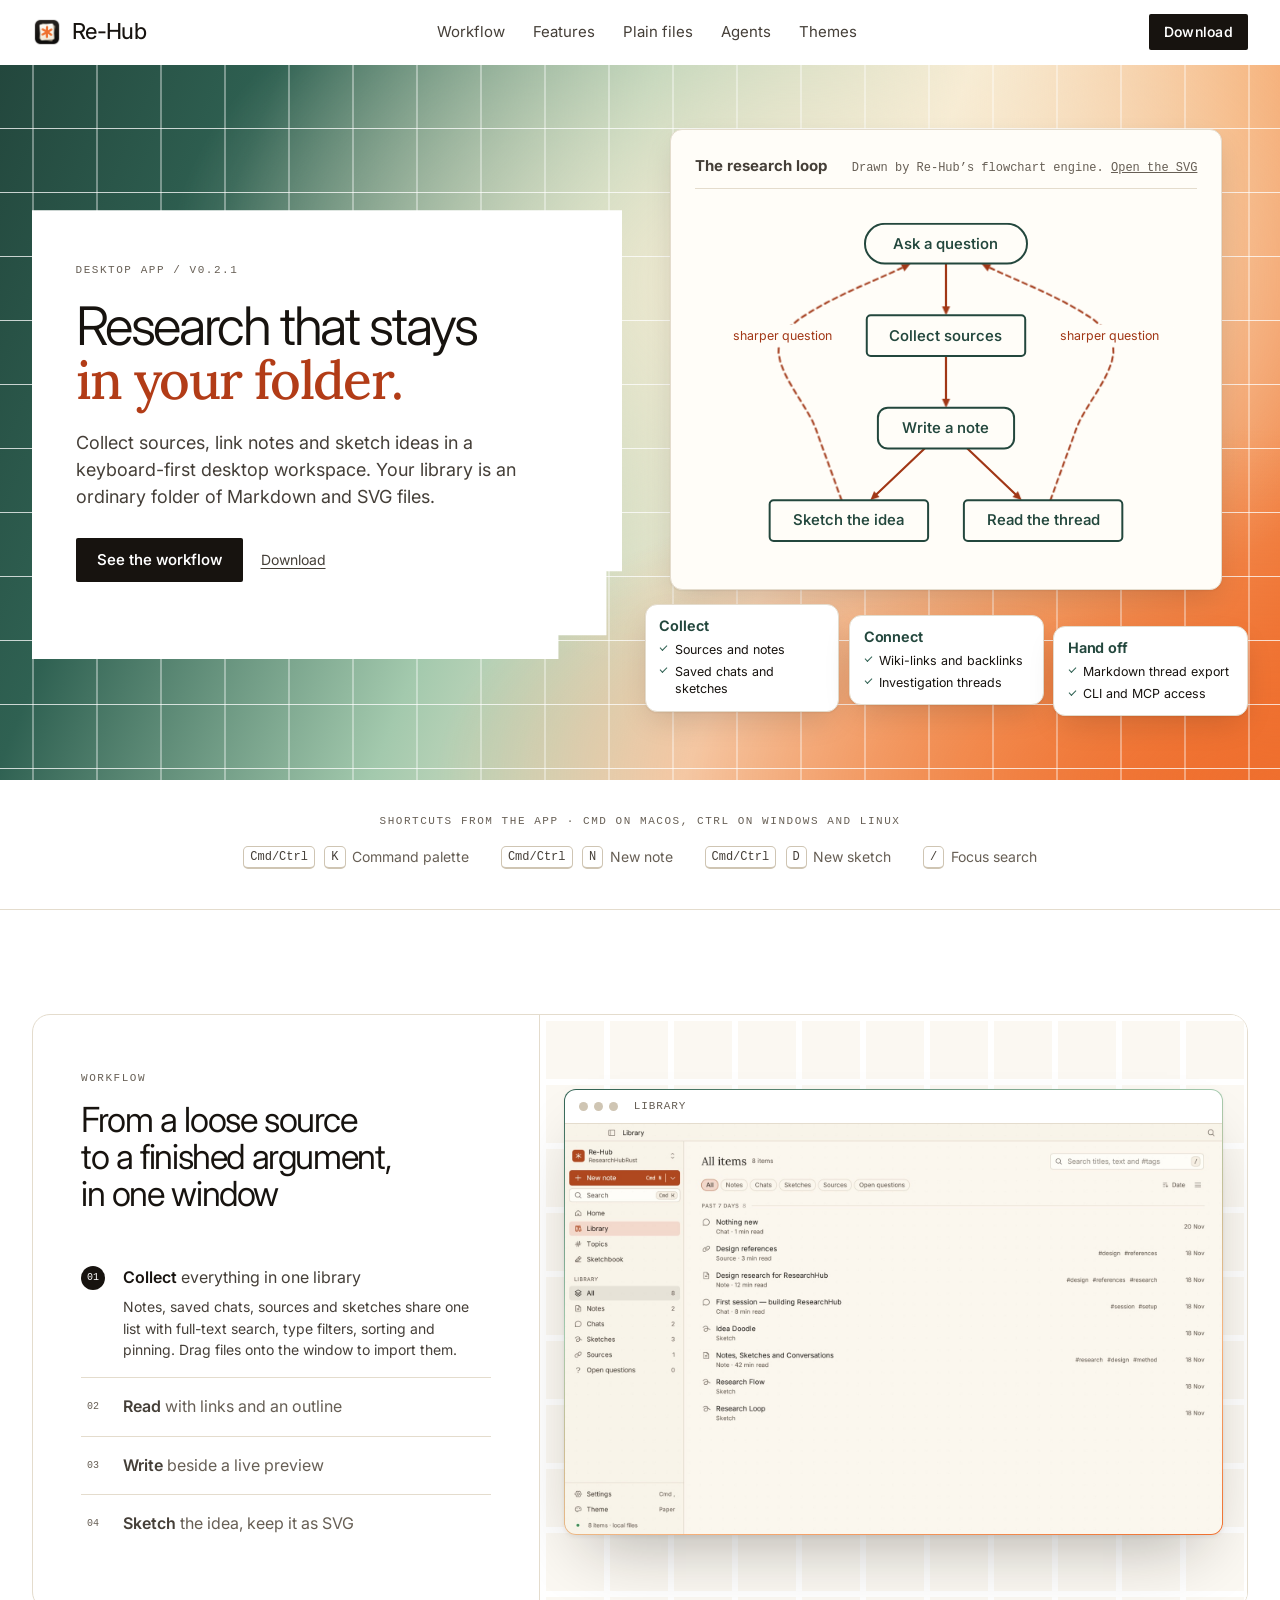
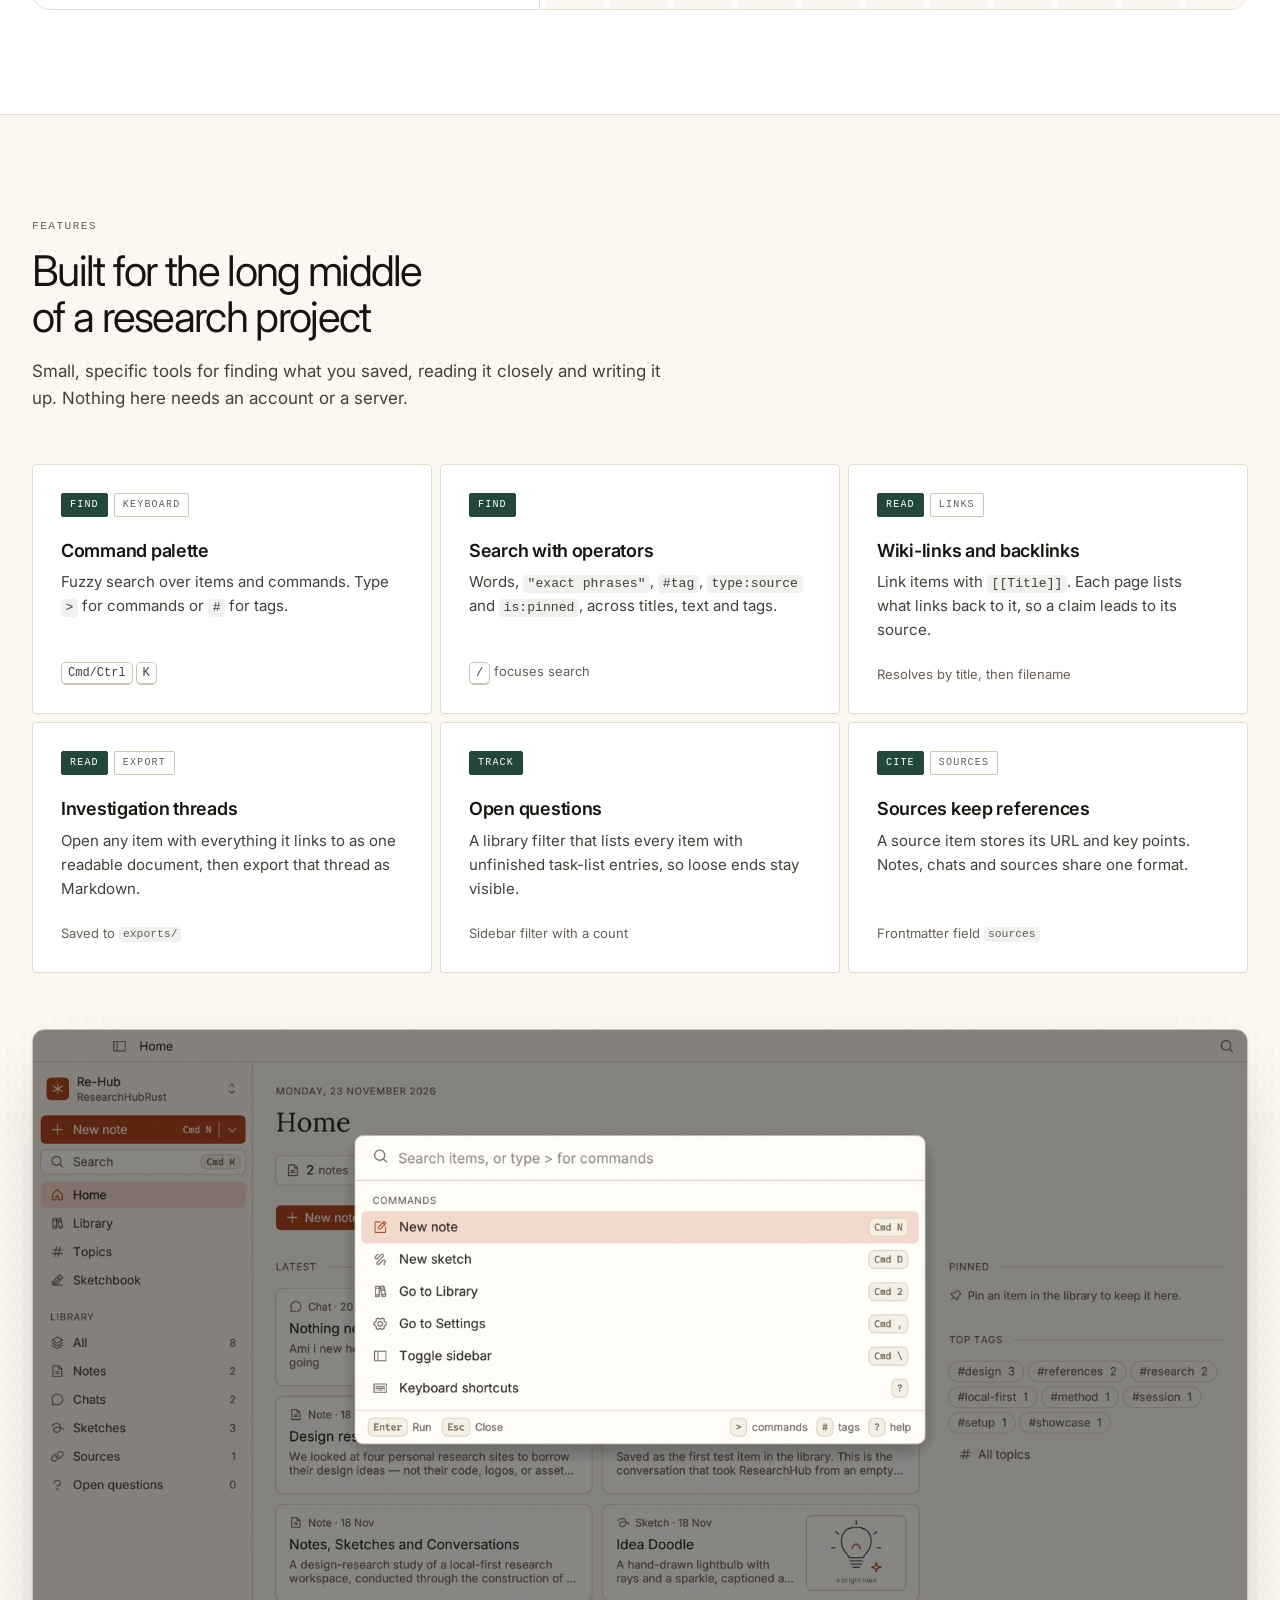
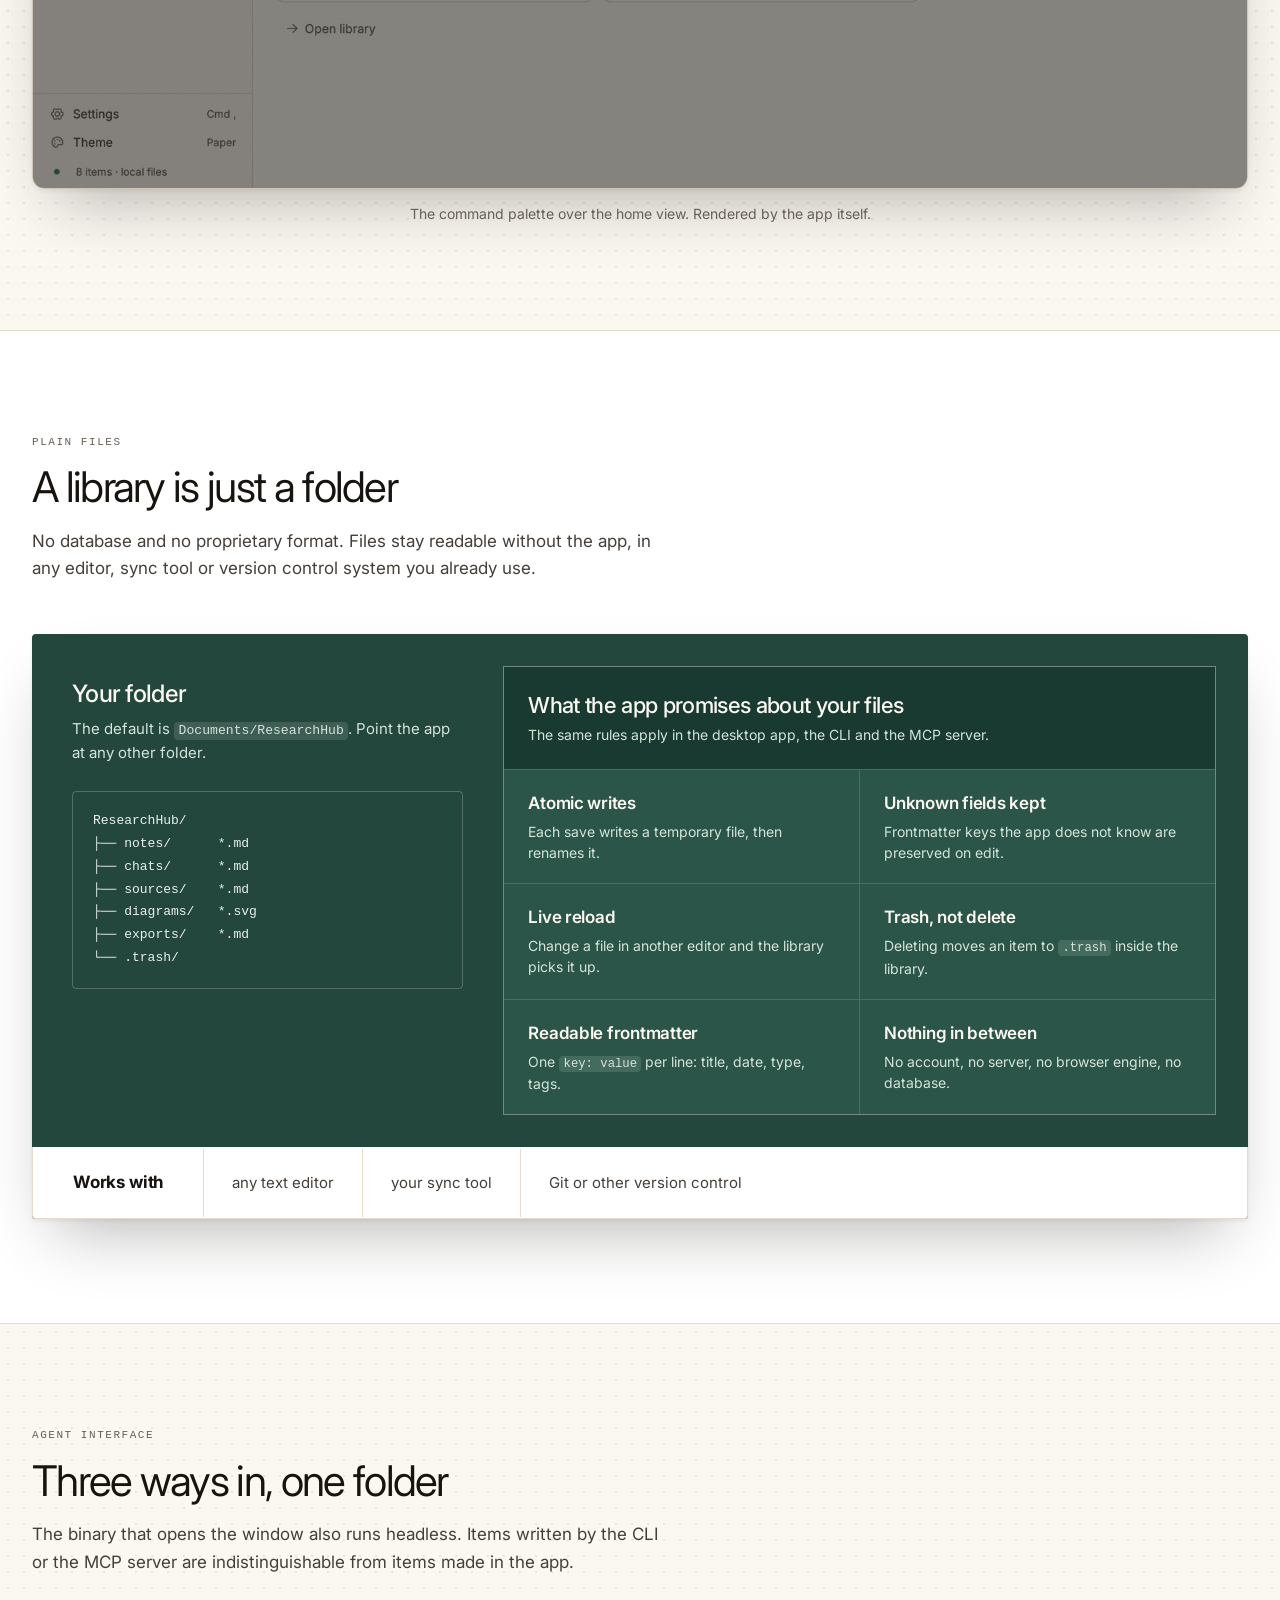
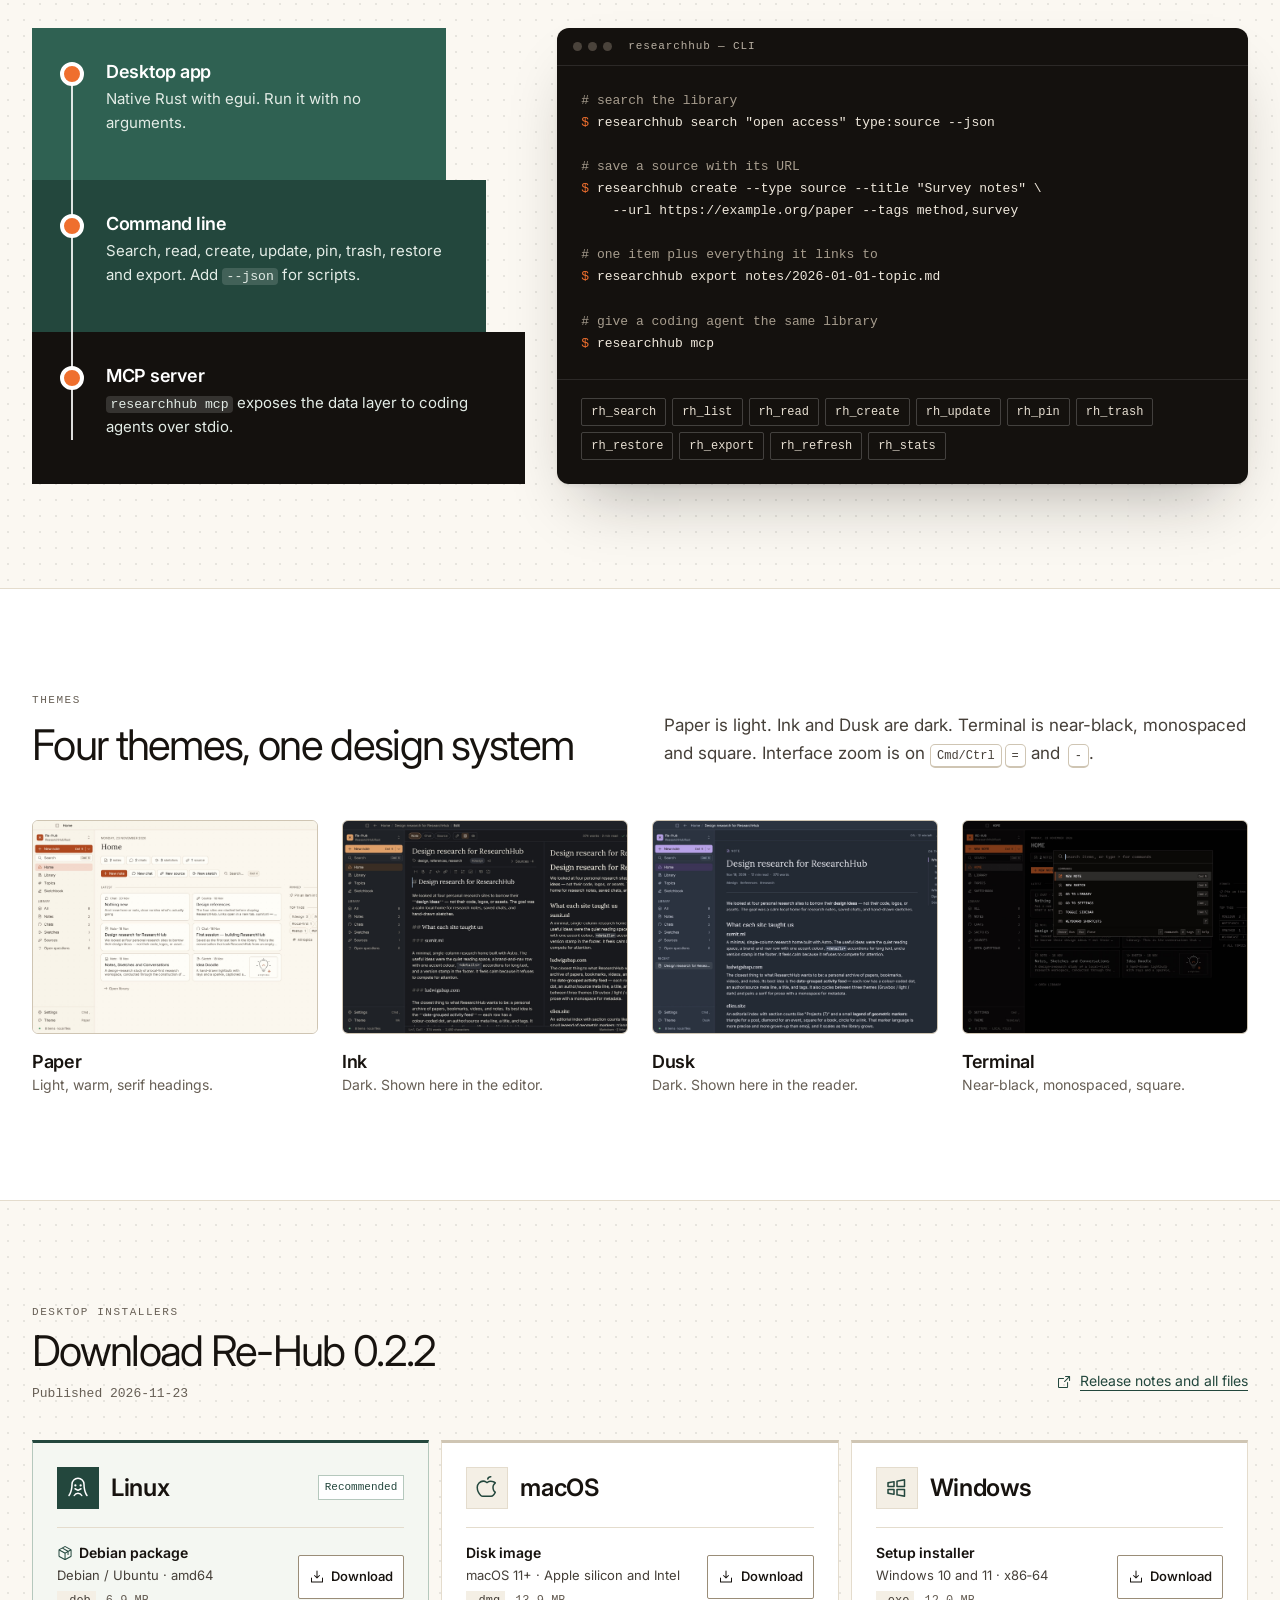
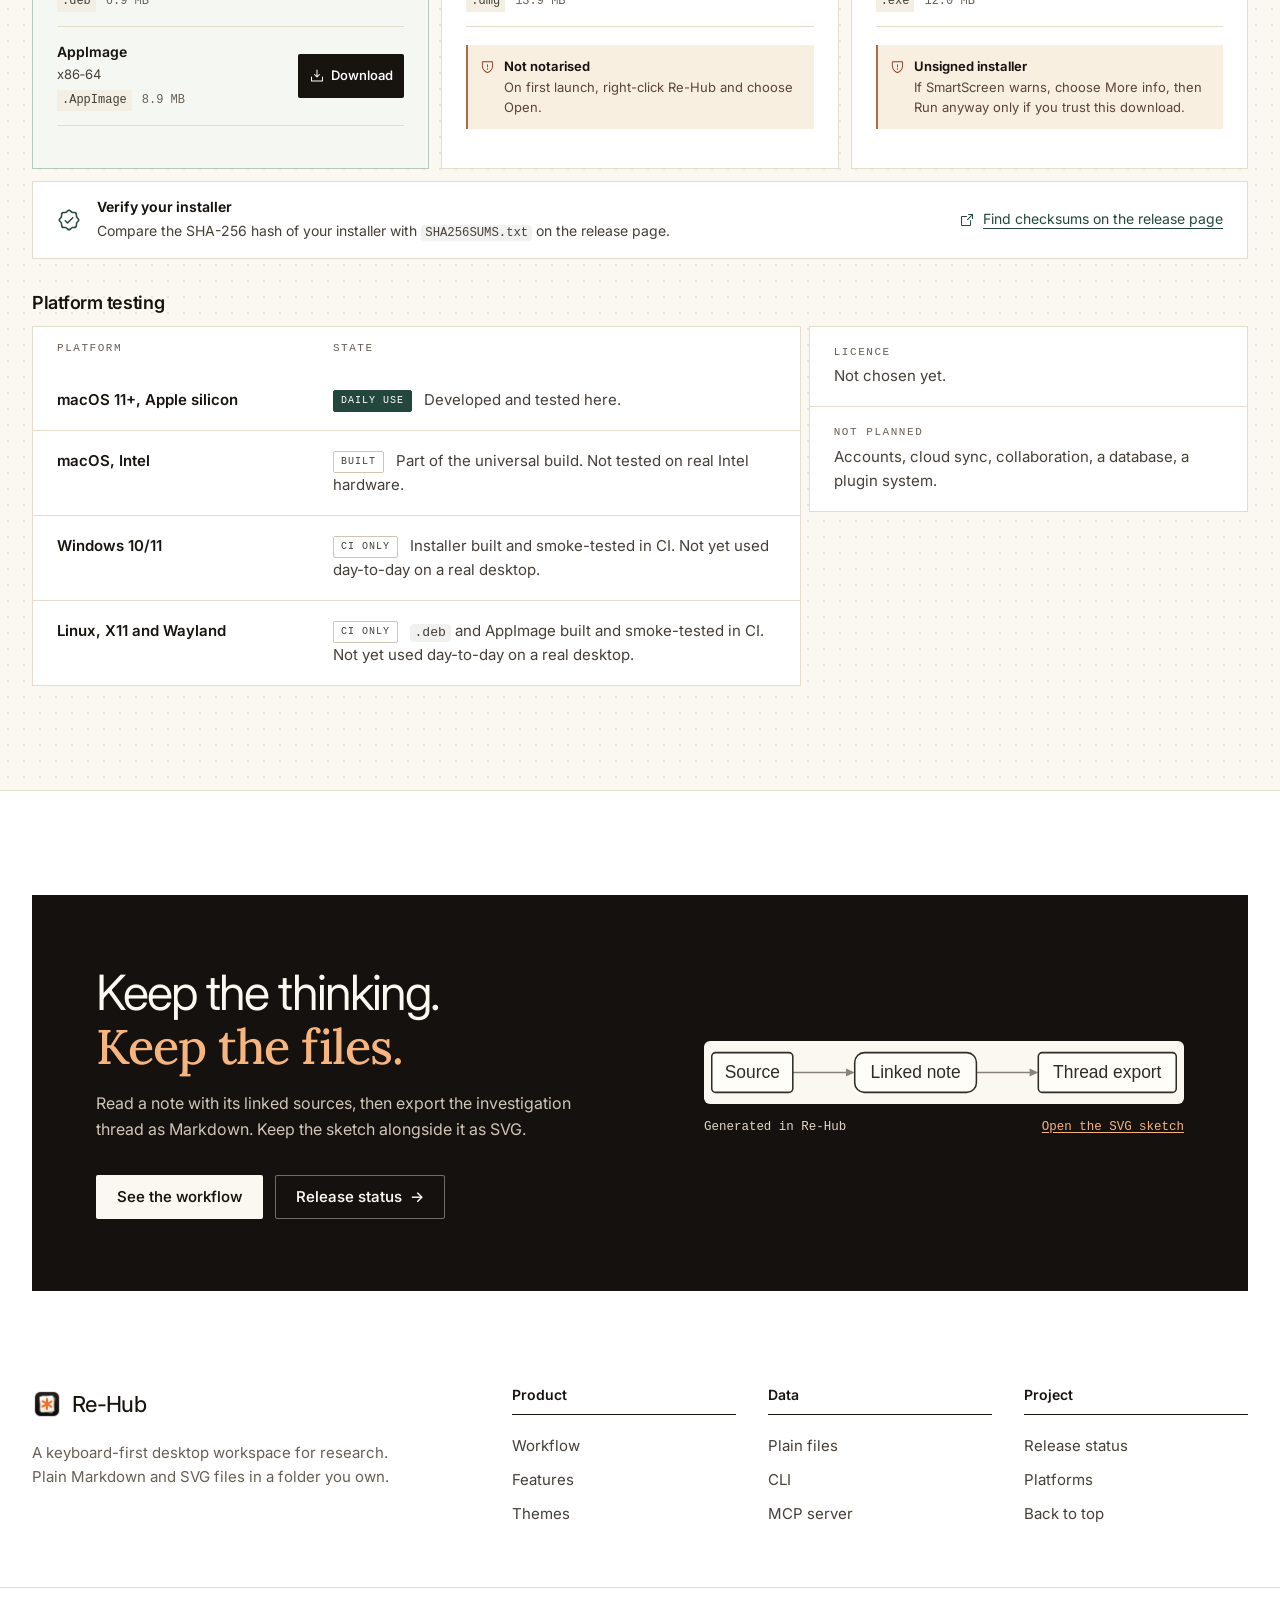
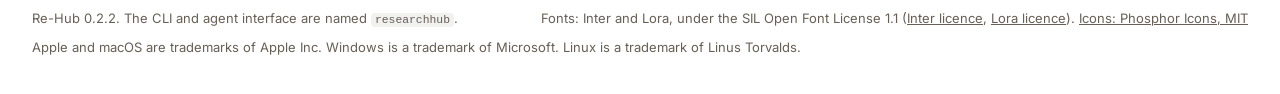
==== commit f4012c0c: "feat: redesign platform download cards Agent: t4v (Pi/GPT)" ====
--- a/index.html
+++ b/index.html
@@ -33,7 +33,7 @@
       <a href="#agents">Agents</a>
       <a href="#themes">Themes</a>
     </nav>
-    <a class="btn btn--ink btn--sm nav__cta" href="#status">Release status</a>
+    <a class="btn btn--ink btn--sm nav__cta" href="#status" data-download-nav>Release status</a>
     <details class="nav__menu">
       <summary>Menu</summary>
       <nav aria-label="Sections">
@@ -42,7 +42,7 @@
         <a href="#files">Plain files</a>
         <a href="#agents">Agents</a>
         <a href="#themes">Themes</a>
-        <a href="#status">Release status</a>
+        <a href="#status" data-download-nav>Release status</a>
       </nav>
     </details>
   </div>
@@ -60,7 +60,7 @@
       <p class="lede">Collect sources, link notes and sketch ideas in a keyboard-first desktop workspace. Your library is an ordinary folder of Markdown and SVG files.</p>
       <div class="actions">
         <a class="btn btn--ink" href="#workflow">See the workflow</a>
-        <a class="hero__status" href="#status">Release status</a>
+        <a class="hero__status" href="#status" data-download-nav>Release status</a>
       </div>
     </div>
 
@@ -368,7 +368,7 @@
     <header class="head reveal">
       <p class="label">Release status</p>
       <h2 id="st-h">Early, and honest about it</h2>
-      <p class="sub">Re-Hub is at version 0.2.1. Public downloads are not open yet. This is what has been built and what has been checked.</p>
+      <p class="sub" data-download-intro>Re-Hub is at version 0.2.1. Public downloads are not open yet. This is what has been built and what has been checked.</p>
     </header>
 
     <div class="status reveal">
@@ -383,8 +383,8 @@
         </tbody>
       </table>
       <ul class="notes">
-        <li><b>Downloads</b> Not public yet. There is no download link on this page on purpose.</li>
-        <li><b>macOS builds</b> Not notarised.</li>
+        <li data-download-dormant><b>Downloads</b> Not public yet. There is no download link on this page on purpose.</li>
+        <li data-download-dormant><b>macOS builds</b> Not notarised.</li>
         <li><b>Licence</b> Not chosen yet.</li>
         <li><b>Not planned</b> Accounts, cloud sync, collaboration, a database, a plugin system.</li>
       </ul>
@@ -435,8 +435,8 @@
     </nav>
   </div>
   <div class="wrap foot__base">
-    <p>Re-Hub 0.2.1. The CLI and agent interface are named <code>researchhub</code>.</p>
-    <p>Fonts: Inter and Lora, under the SIL Open Font License 1.1 (<a href="fonts/OFL-Inter.txt">Inter licence</a>, <a href="fonts/OFL-Lora.txt">Lora licence</a>).</p>
+    <p><span data-download-version>Re-Hub 0.2.1</span>. The CLI and agent interface are named <code>researchhub</code>.</p>
+    <p data-font-credit>Fonts: Inter and Lora, under the SIL Open Font License 1.1 (<a href="fonts/OFL-Inter.txt">Inter licence</a>, <a href="fonts/OFL-Lora.txt">Lora licence</a>).</p>
   </div>
 </footer>
 
--- a/styles.css
+++ b/styles.css
@@ -275,6 +275,145 @@
 .theme h3 { margin-top: 16px; }
 
 /* status */
+.downloads {
+  margin-bottom: 32px;
+  overflow-wrap: anywhere;
+}
+.download-icon { flex: none; width: 1.15em; height: 1.15em; fill: currentColor; }
+.downloads__header {
+  display: flex;
+  flex-wrap: wrap;
+  align-items: end;
+  justify-content: space-between;
+  gap: 10px 24px;
+  margin-bottom: clamp(20px, 3vw, 36px);
+}
+.downloads__header h2 { margin-top: 8px; text-wrap: initial; }
+.downloads__date { margin-top: 10px; color: var(--ink-3); font: .8125rem/1.5 var(--mono); }
+.downloads__text-link {
+  display: inline-flex;
+  align-items: center;
+  gap: 8px;
+  color: var(--moss);
+  min-height: 44px;
+  width: fit-content;
+  font-size: .875rem;
+  text-underline-offset: .25em;
+}
+.downloads__text-link:hover { color: var(--rust); }
+
+.downloads__list {
+  display: grid;
+  grid-template-columns: repeat(auto-fit, minmax(min(100%, 19rem), 1fr));
+  gap: 12px;
+}
+.downloads__platform {
+  display: flex;
+  flex-direction: column;
+  min-width: 0;
+  background: var(--white);
+  border: 1px solid var(--line);
+  border-top: 3px solid var(--line-2);
+  padding: clamp(16px, 2vw, 24px);
+}
+.downloads__platform.is-recommended { background: #f4f7f2; border-color: #b5c8bd; border-top-color: var(--moss); }
+.downloads__platform-head { display: flex; flex-wrap: wrap; gap: 8px 12px; align-items: center; min-height: 42px; }
+.downloads__platform-head h3 { font-size: clamp(1.1875rem, 2vw, 1.5rem); }
+.downloads__mark {
+  display: grid;
+  place-items: center;
+  width: 42px;
+  height: 42px;
+  background: var(--wash);
+  color: var(--moss);
+  border: 1px solid var(--line);
+}
+.downloads__mark .download-icon { width: 24px; height: 24px; }
+.is-recommended .downloads__mark { background: var(--moss); border-color: var(--moss); color: var(--white); }
+.downloads__badge {
+  margin-left: auto;
+  padding: 4px 6px;
+  border: 1px solid #b5c8bd;
+  background: var(--white);
+  color: var(--moss);
+  font: .6875rem/1.3 var(--mono);
+}
+
+.downloads__files { margin-block: 18px; border-top: 1px solid var(--line); }
+.downloads__file {
+  display: grid;
+  grid-template-columns: minmax(0, 1fr) auto;
+  align-items: center;
+  gap: 10px 12px;
+  padding-block: 14px;
+  border-bottom: 1px solid var(--line);
+}
+.downloads__file-name { display: flex; align-items: center; gap: 6px; font-weight: 620; font-size: .875rem; }
+.downloads__file-name .download-icon { color: var(--moss); }
+.downloads__detail { margin-top: 2px; color: var(--ink-2); font-size: .8125rem; line-height: 1.45; }
+.downloads__facts {
+  display: flex;
+  flex-wrap: wrap;
+  align-items: center;
+  gap: 4px 10px;
+  margin-top: 6px;
+  color: var(--ink-3);
+  font: .75rem/1.4 var(--mono);
+}
+.downloads__extension { padding: 2px 5px; background: var(--wash); color: var(--ink-2); }
+.downloads__action { justify-content: center; max-width: 100%; padding: 0 10px; font-size: .8125rem; }
+.downloads__action.btn--ghost { border-color: #9a8d78; }
+.downloads__action.btn--ghost:hover { border-color: var(--ink); background: var(--paper); }
+.downloads__action .download-icon { width: 16px; height: 16px; }
+
+.downloads__warning {
+  display: grid;
+  grid-template-columns: auto minmax(0, 1fr);
+  align-items: start;
+  gap: 9px;
+  padding: 12px;
+  border-left: 2px solid #b06b43;
+  background: #f9efe1;
+  color: #594537;
+  font-size: .8125rem;
+  line-height: 1.5;
+}
+.downloads__warning > .download-icon { margin-top: 2px; color: #873e25; }
+.downloads__warning-title, .downloads__check-title { color: var(--ink); font-weight: 650; }
+.downloads__warning-title + p { margin-top: 2px; }
+
+.downloads__checksums {
+  display: grid;
+  grid-template-columns: auto minmax(0, 1fr) auto;
+  align-items: center;
+  gap: 8px 16px;
+  margin-top: 12px;
+  padding: 14px clamp(16px, 2vw, 24px);
+  border: 1px solid var(--line);
+  background: var(--white);
+  color: var(--ink-2);
+  font-size: .875rem;
+}
+.downloads__checksums > .download-icon { width: 24px; height: 24px; color: var(--moss); }
+.downloads__check-title + p { margin-top: 2px; }
+.foot__download-credits { flex-basis: 100%; }
+
+@media (max-width: 640px) {
+  .downloads__header { gap: 0 16px; margin-bottom: 14px; }
+  .downloads__files { margin-block: 12px; }
+  .downloads__platform:not(:has(.downloads__warning)) .downloads__files { margin-bottom: 0; }
+  .downloads__file { padding-block: 12px; }
+  .downloads__checksums { grid-template-columns: auto minmax(0, 1fr); align-items: start; column-gap: 10px; }
+  .downloads__checksums > .downloads__text-link { grid-column: 2; }
+}
+@media (max-width: 380px) {
+  .downloads__file { column-gap: 8px; }
+  .downloads__action { padding-inline: 8px; }
+}
+
+.status--downloadable .status { align-items: start; }
+.downloads__testing { margin-bottom: 12px; font-size: 1.125rem; }
+
 .status { display: grid; grid-template-columns: minmax(0, 7fr) minmax(0, 4fr); gap: 8px; }
 .status table { width: 100%; border-collapse: collapse; background: var(--white); border: 1px solid var(--line); font-size: .9375rem; }
 .status th, .status td { text-align: left; vertical-align: top; padding: 18px 24px; border-bottom: 1px solid var(--line); }
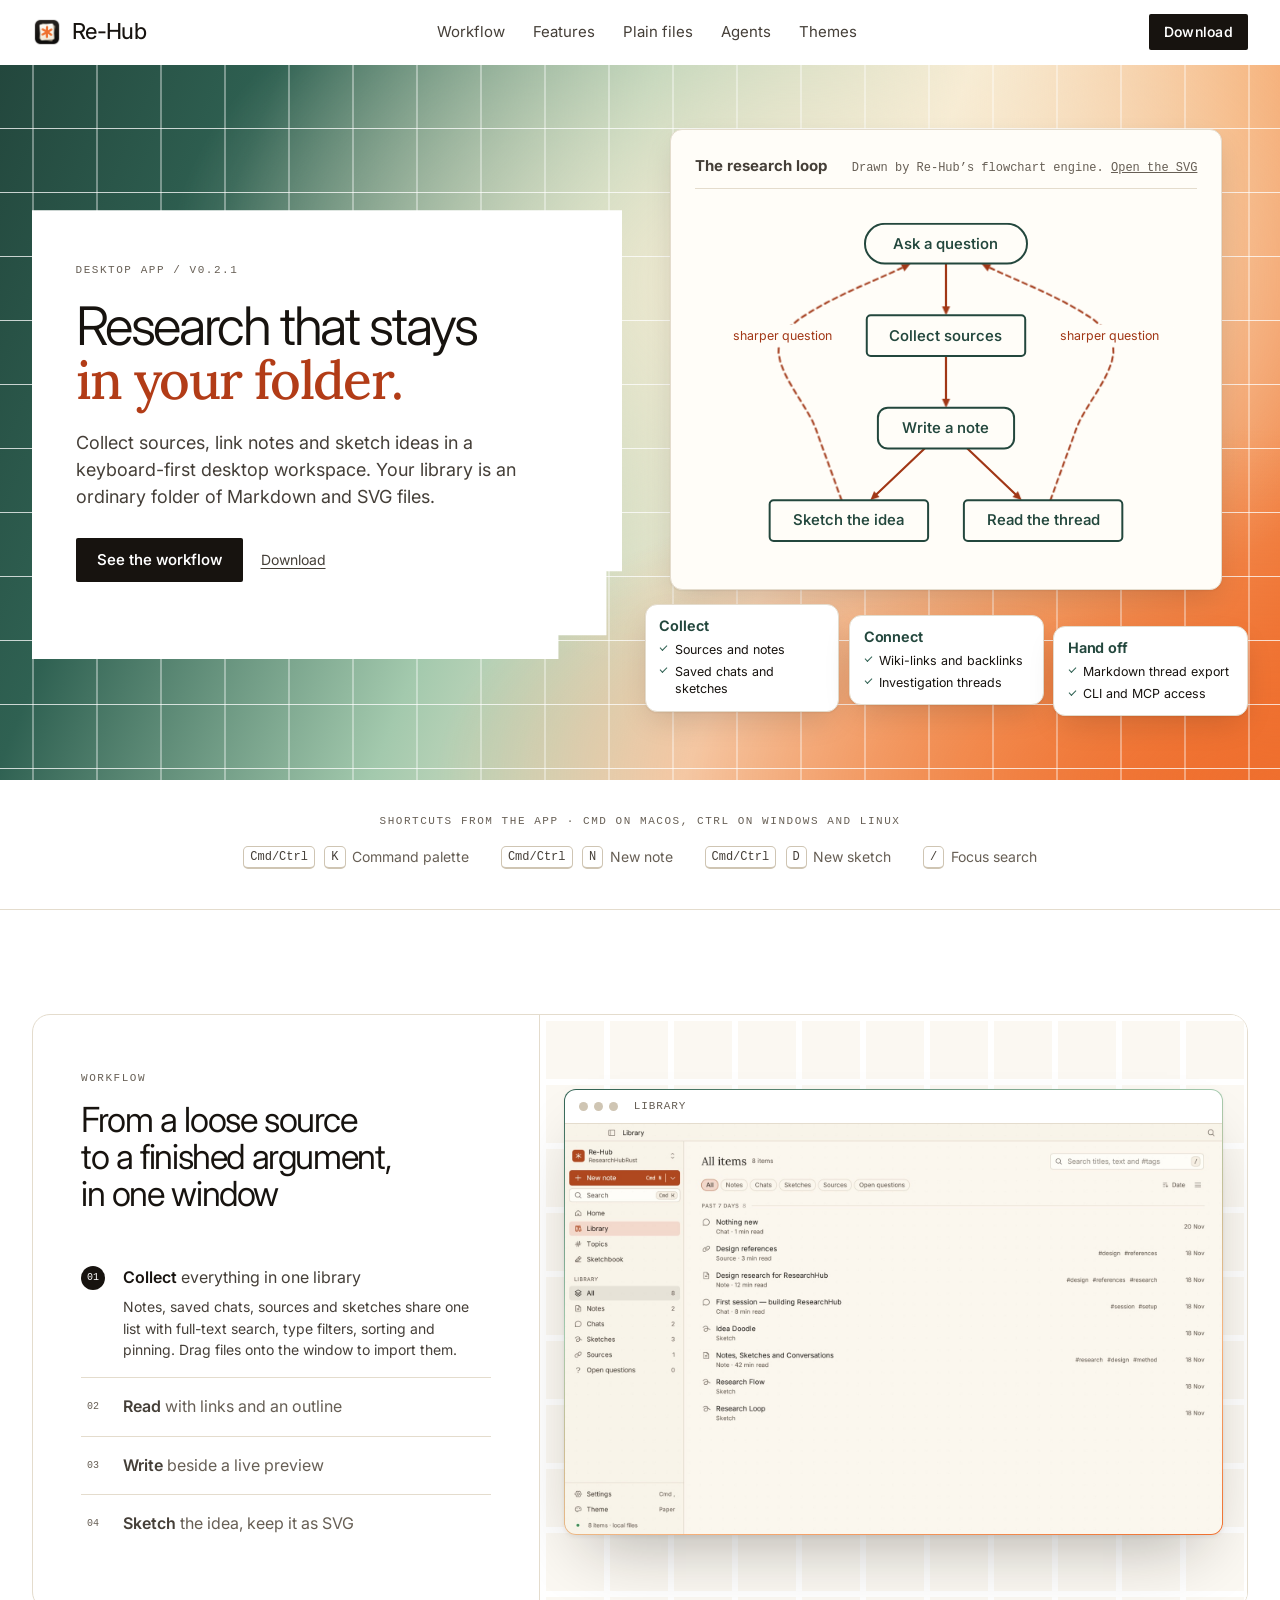
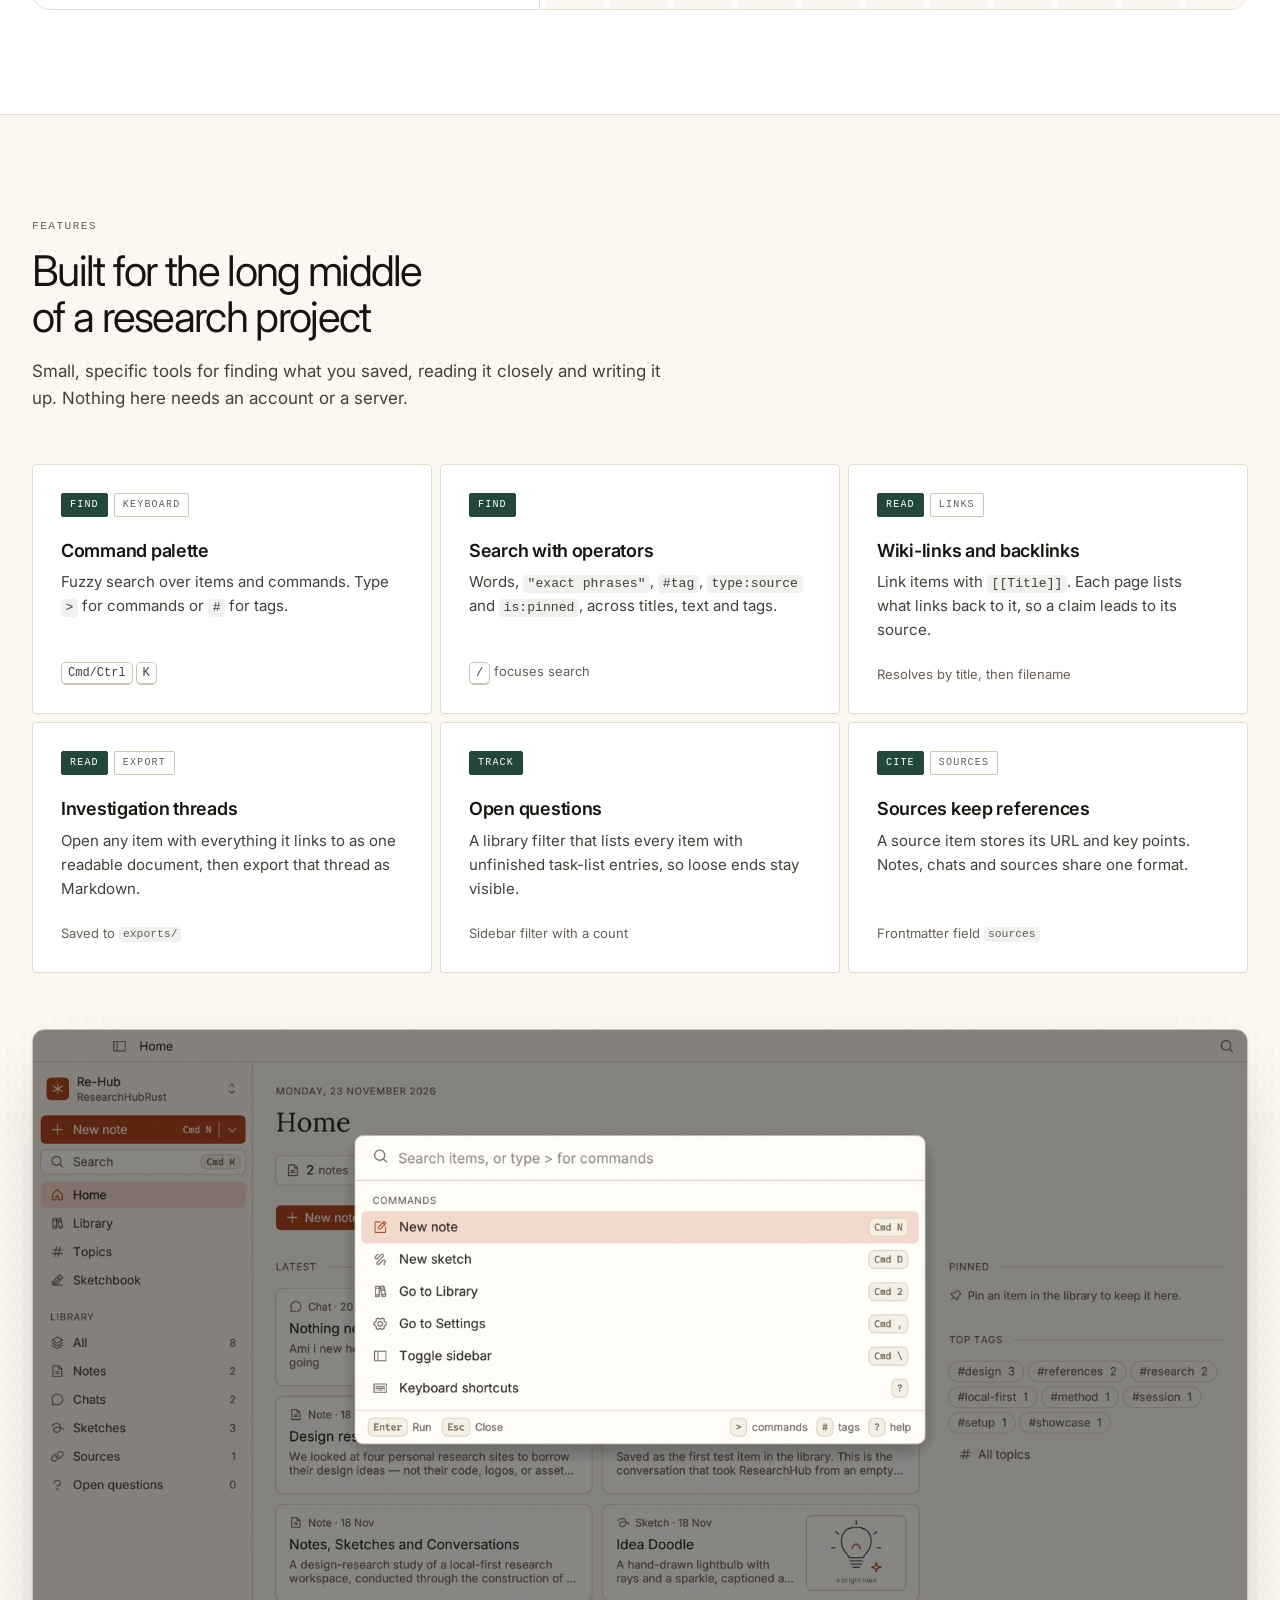
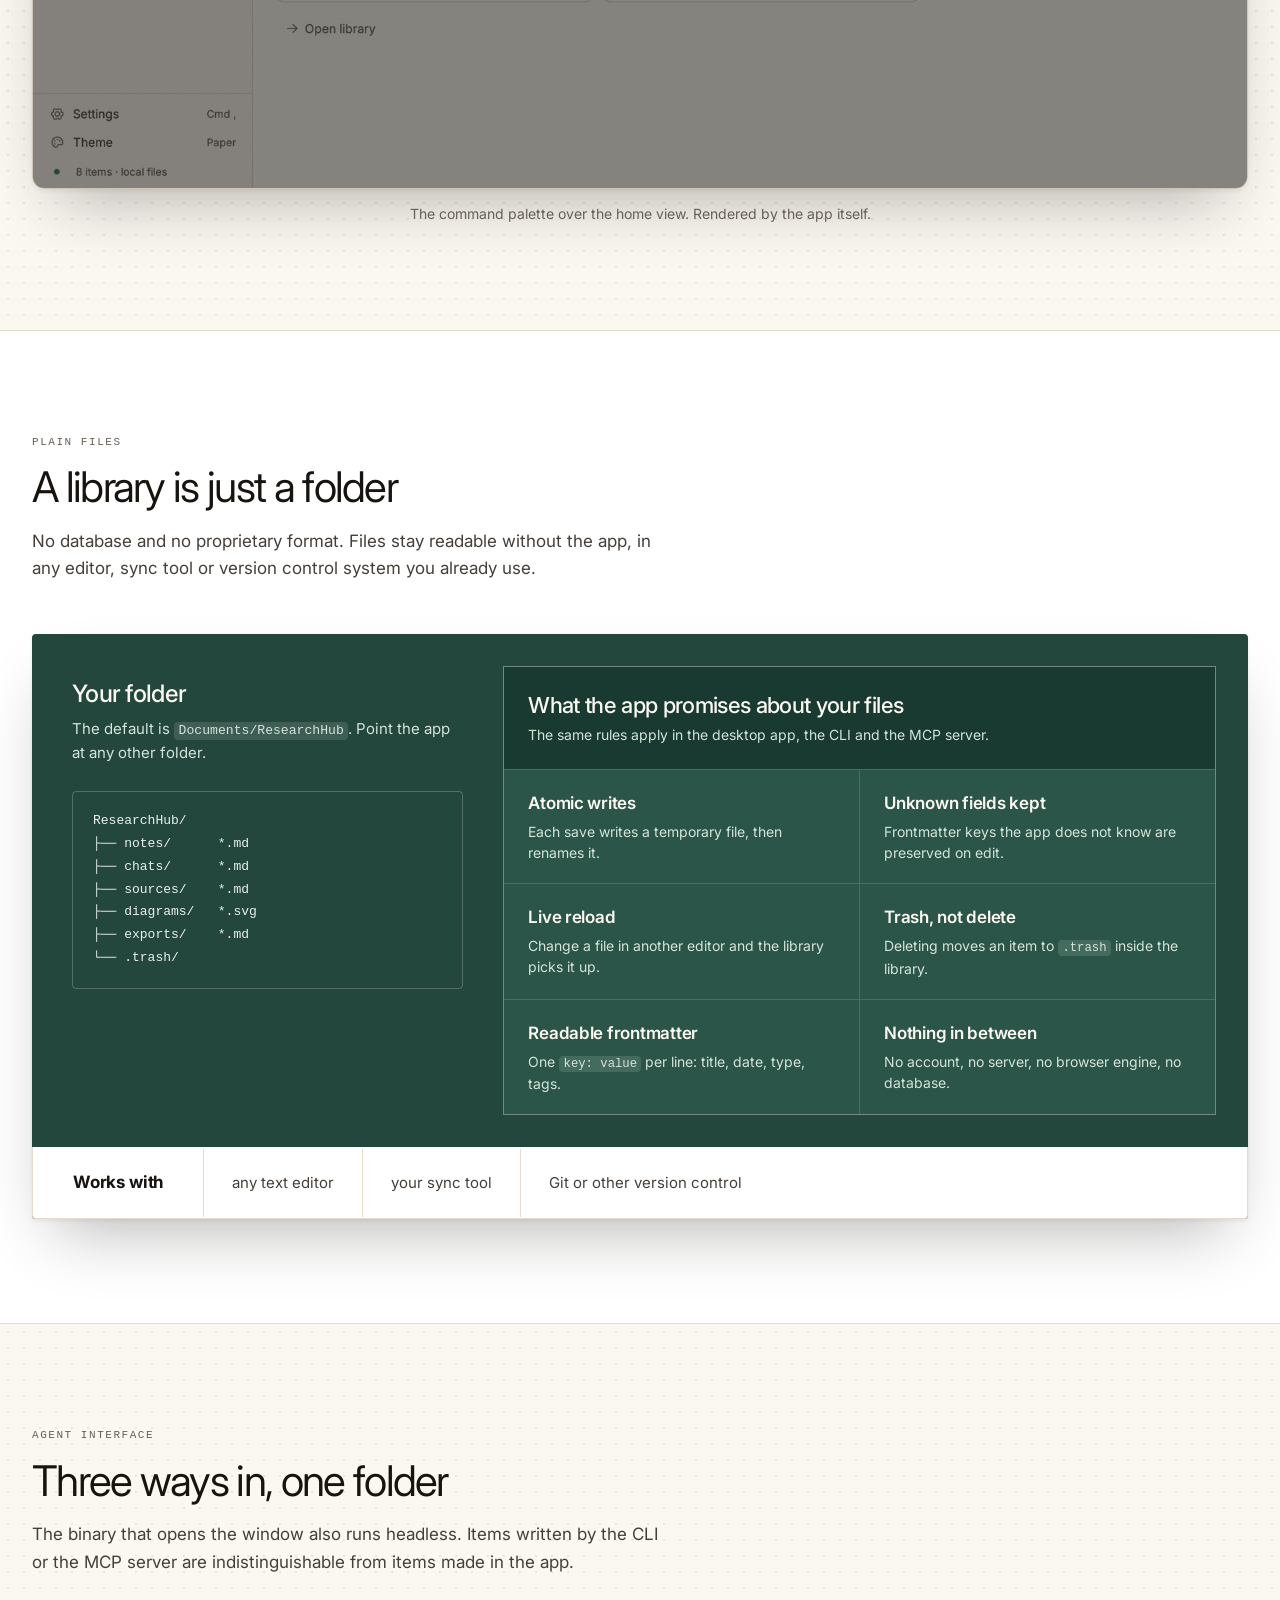
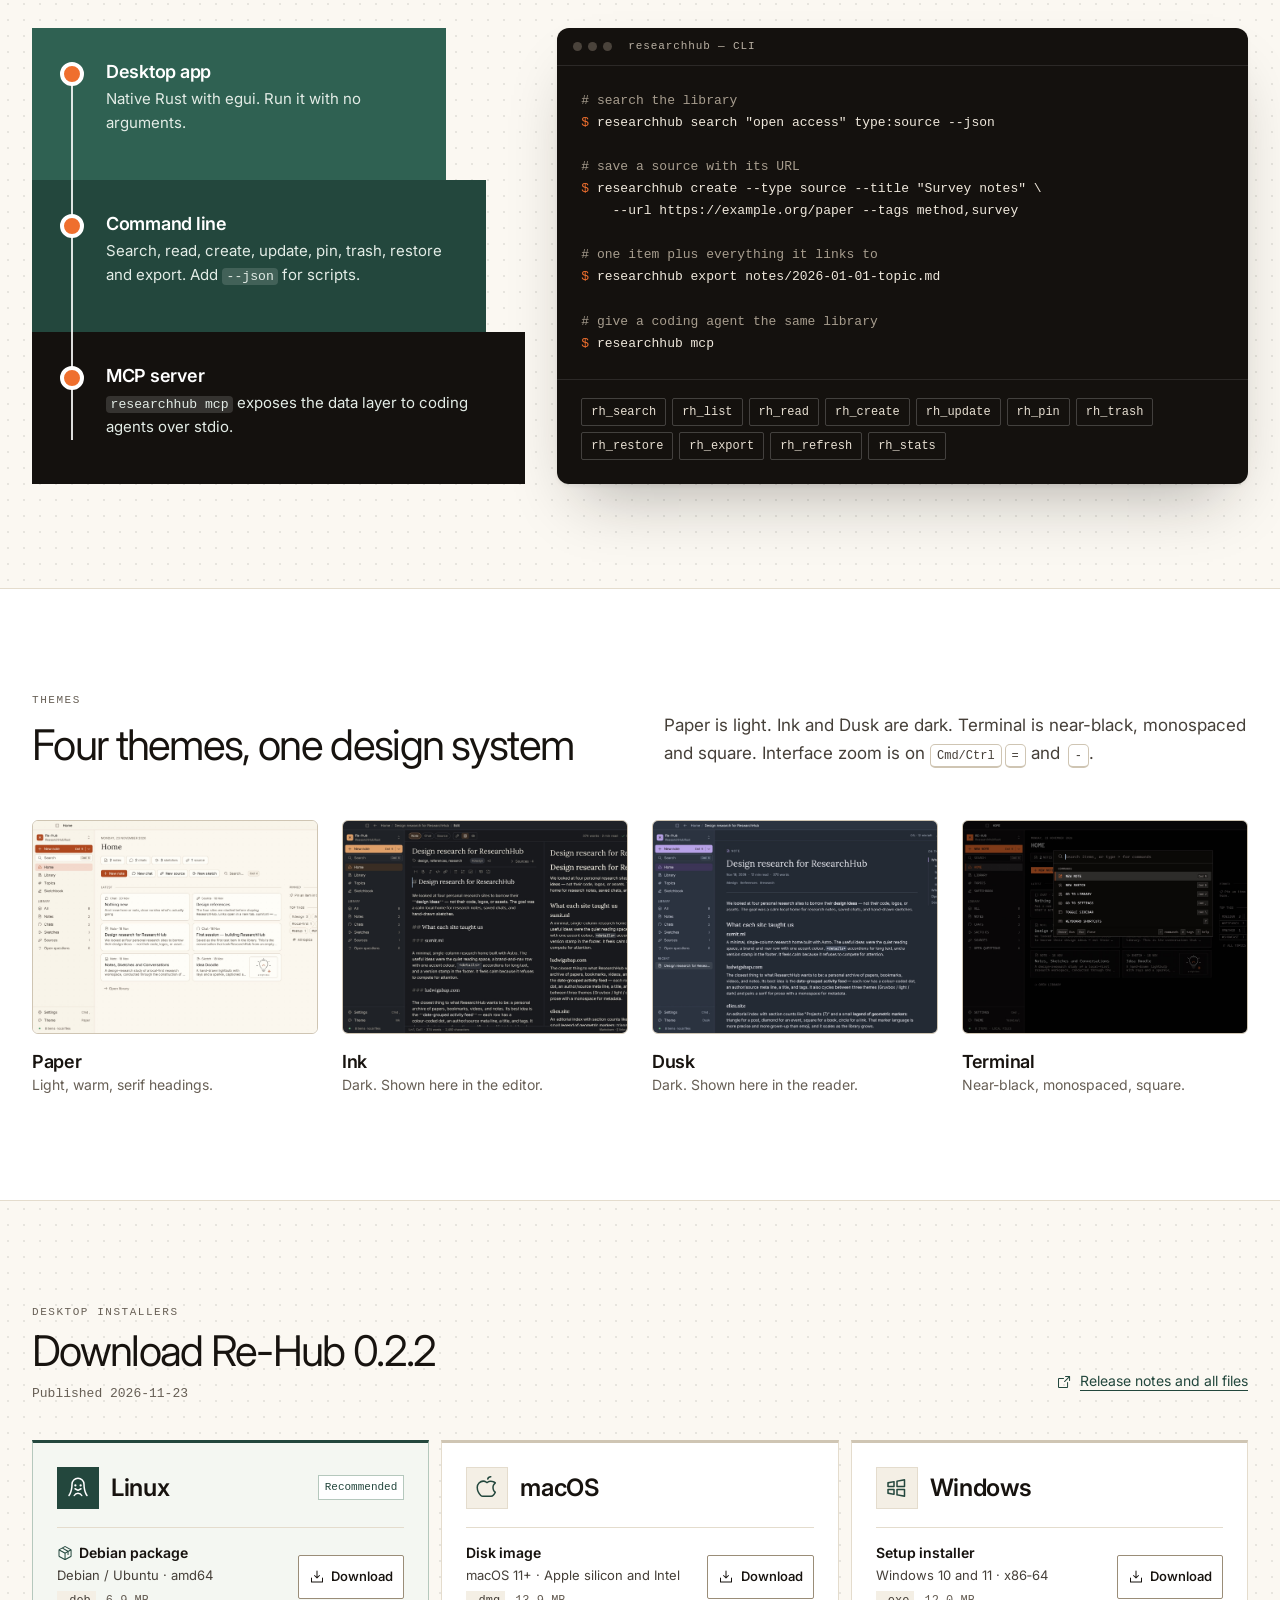
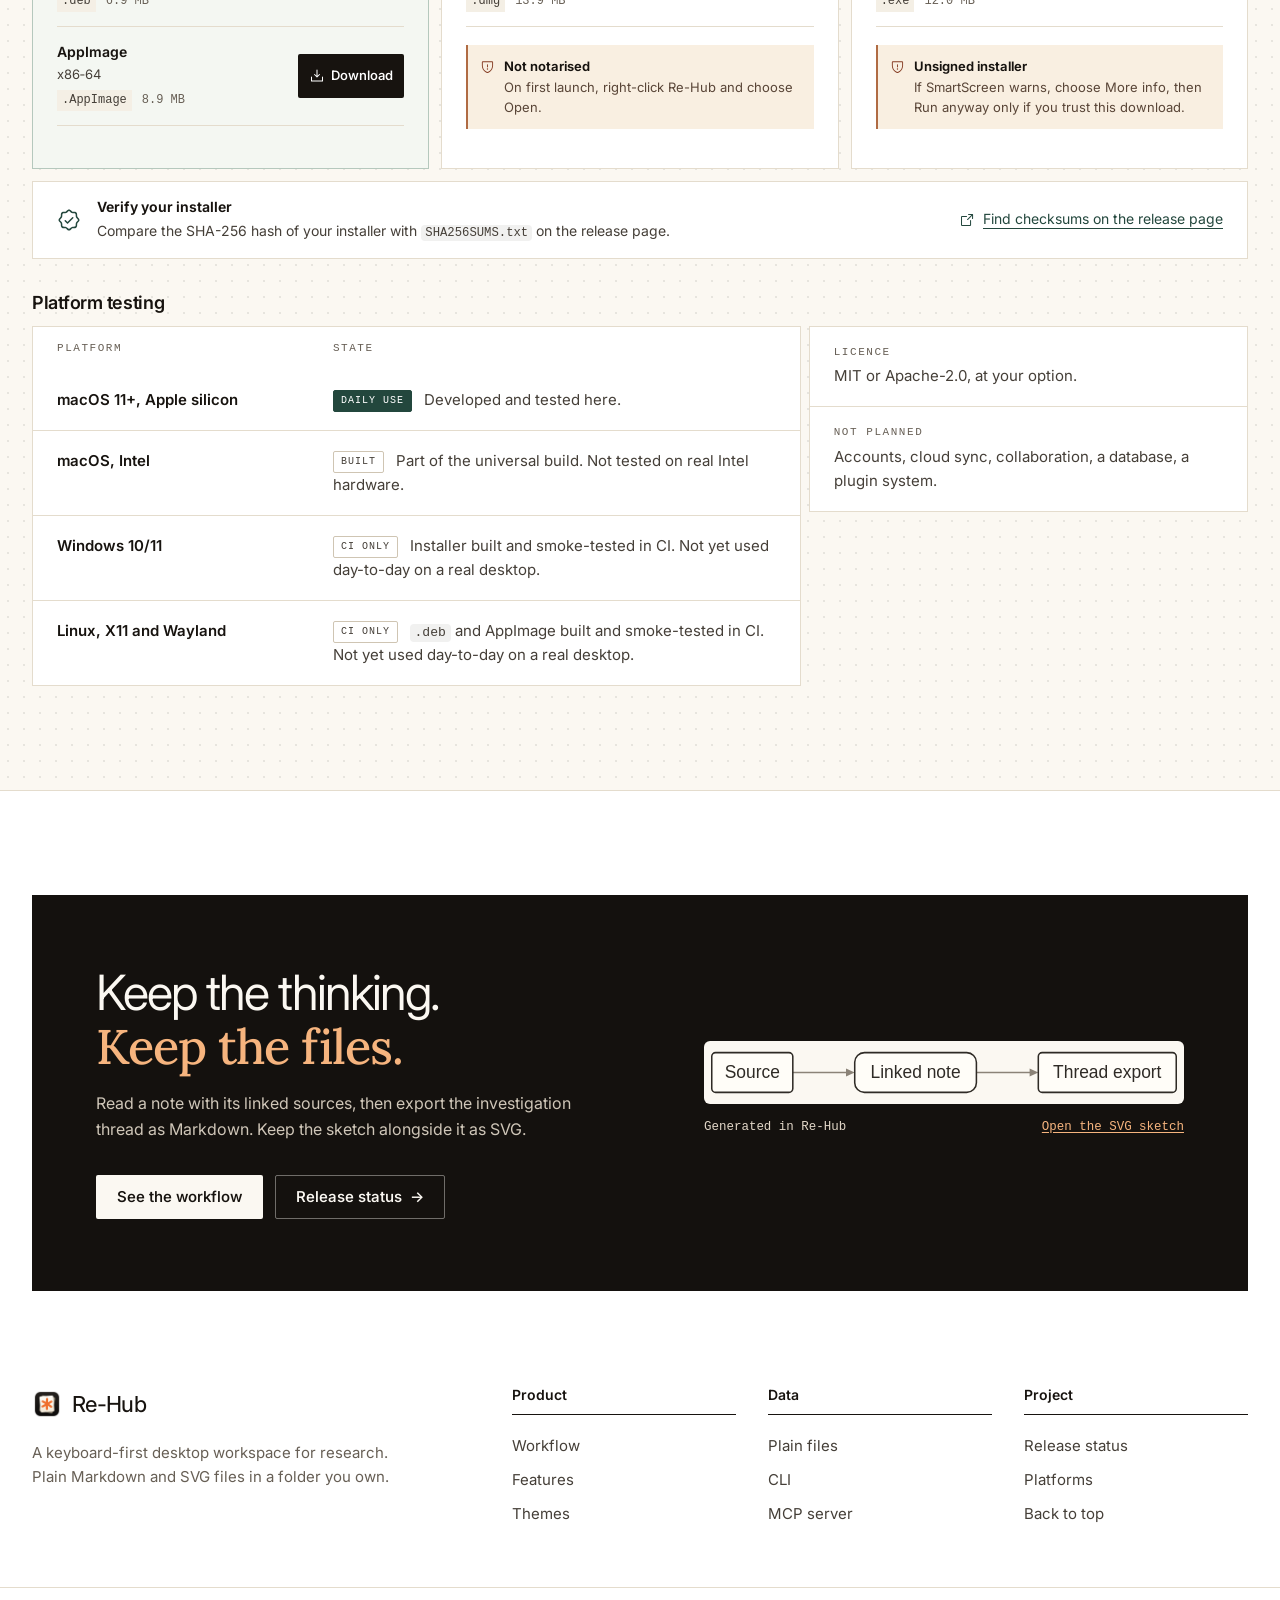
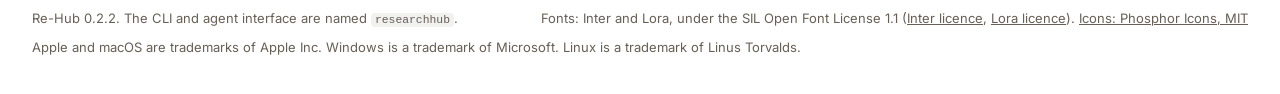
==== commit 67e3243b: "Licence line: MIT or Apache-2.0 Matches the licence added to the app in fl0wstate/re-hub PR #4.  Age" ====
--- a/index.html
+++ b/index.html
@@ -385,7 +385,7 @@
       <ul class="notes">
         <li data-download-dormant><b>Downloads</b> Not public yet. There is no download link on this page on purpose.</li>
         <li data-download-dormant><b>macOS builds</b> Not notarised.</li>
-        <li><b>Licence</b> Not chosen yet.</li>
+        <li><b>Licence</b> MIT or Apache-2.0, at your option.</li>
         <li><b>Not planned</b> Accounts, cloud sync, collaboration, a database, a plugin system.</li>
       </ul>
     </div>
